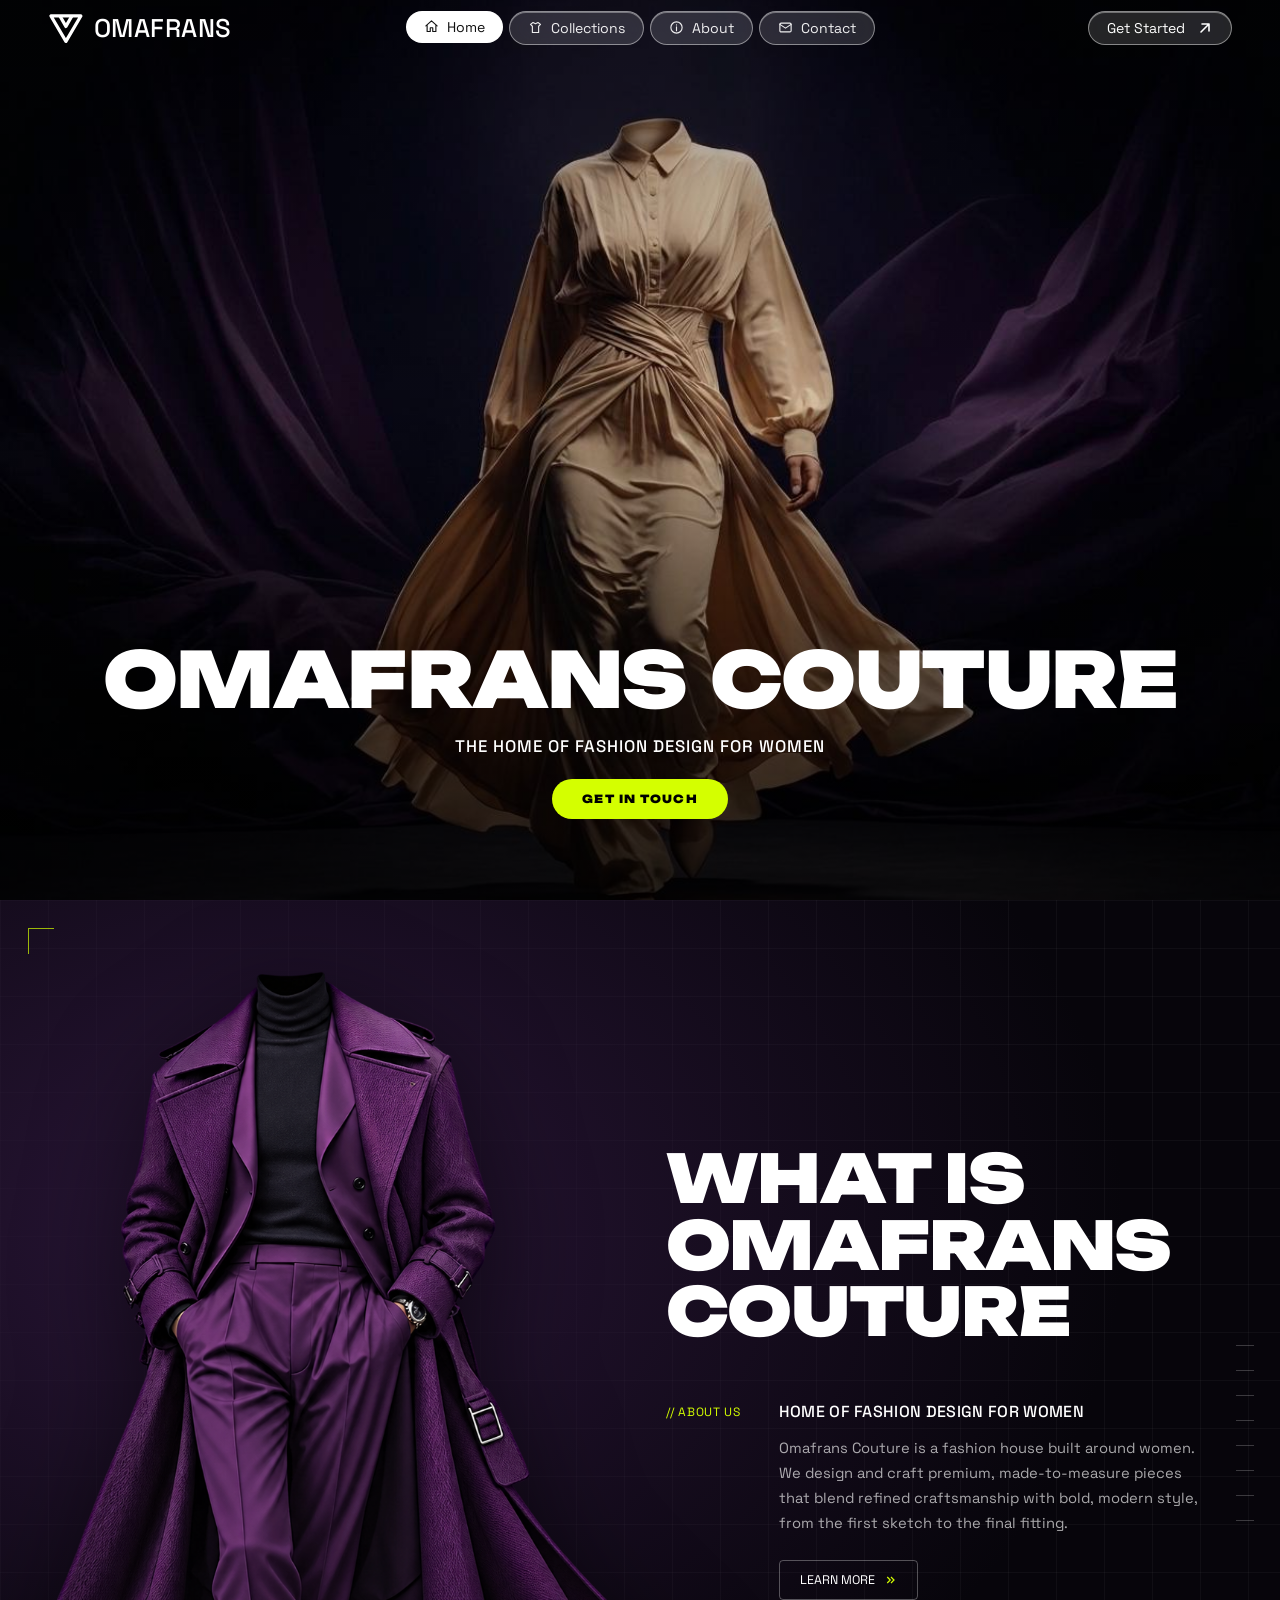
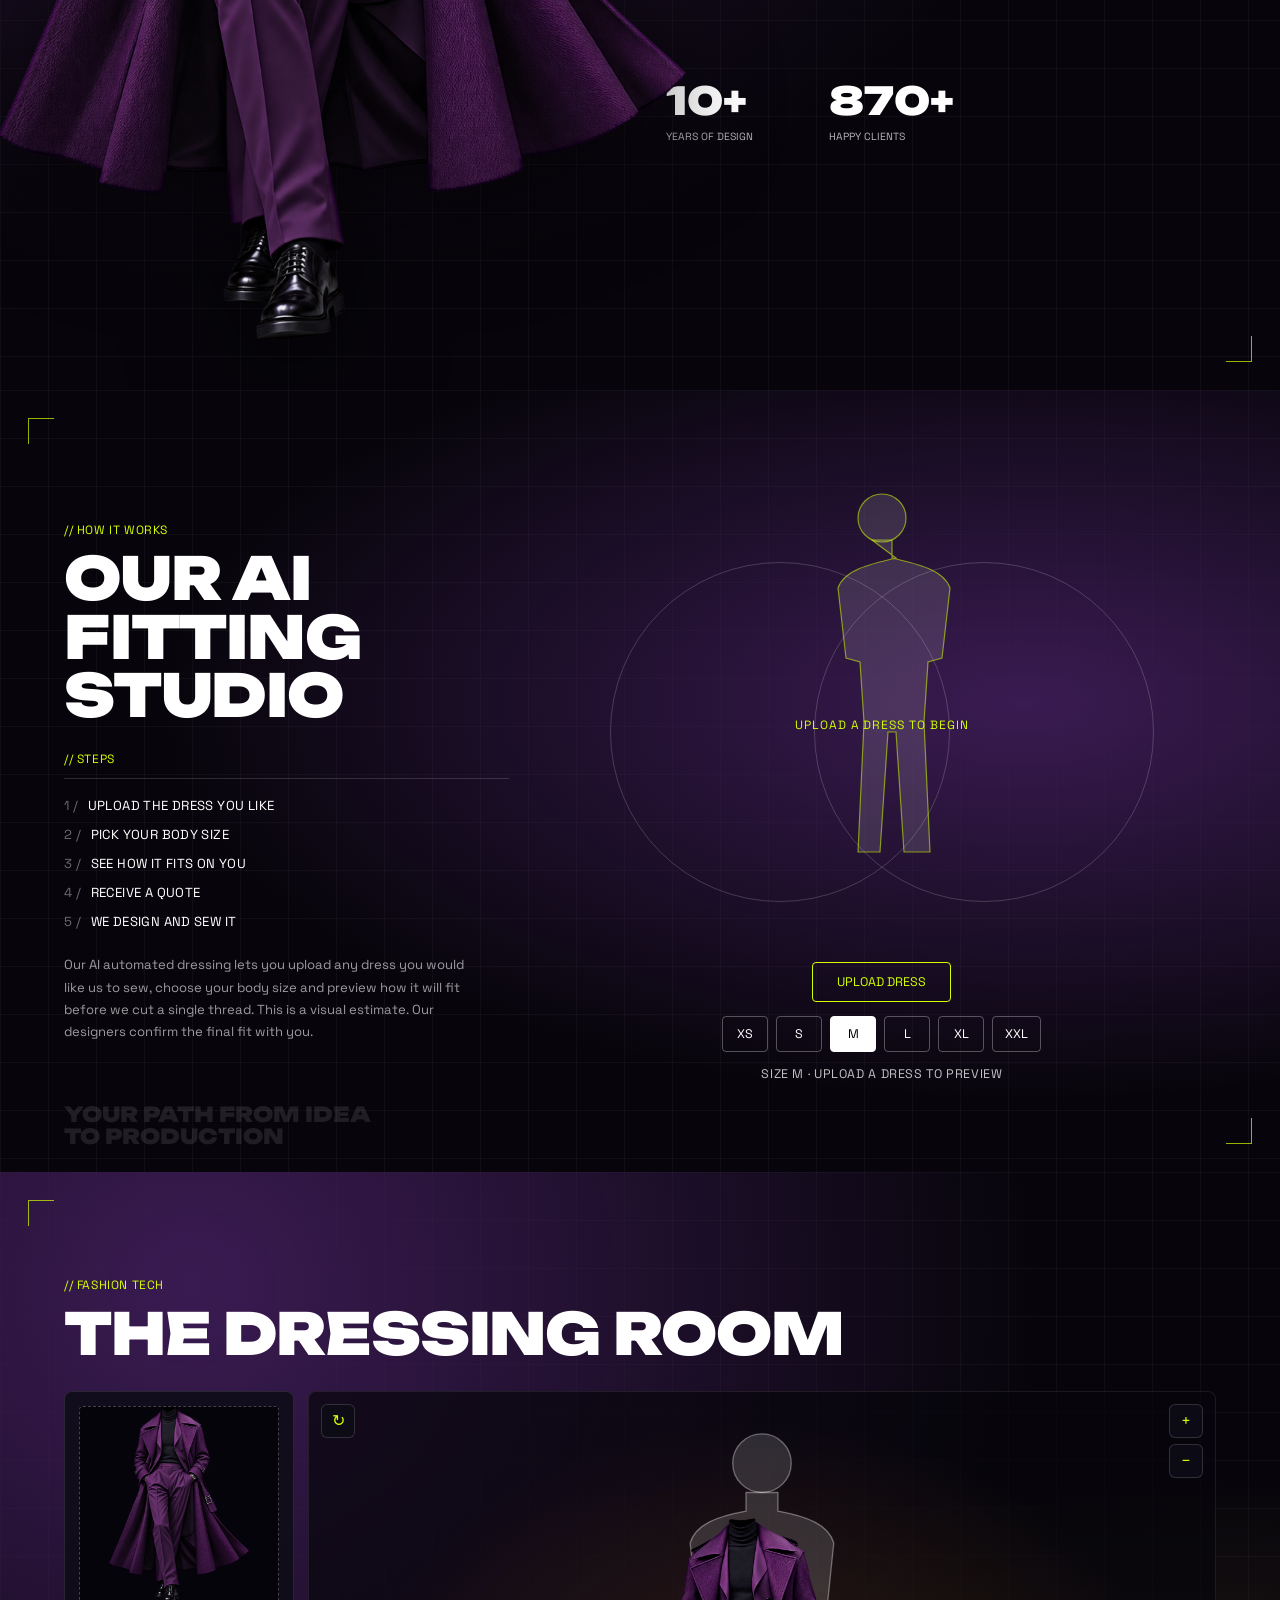
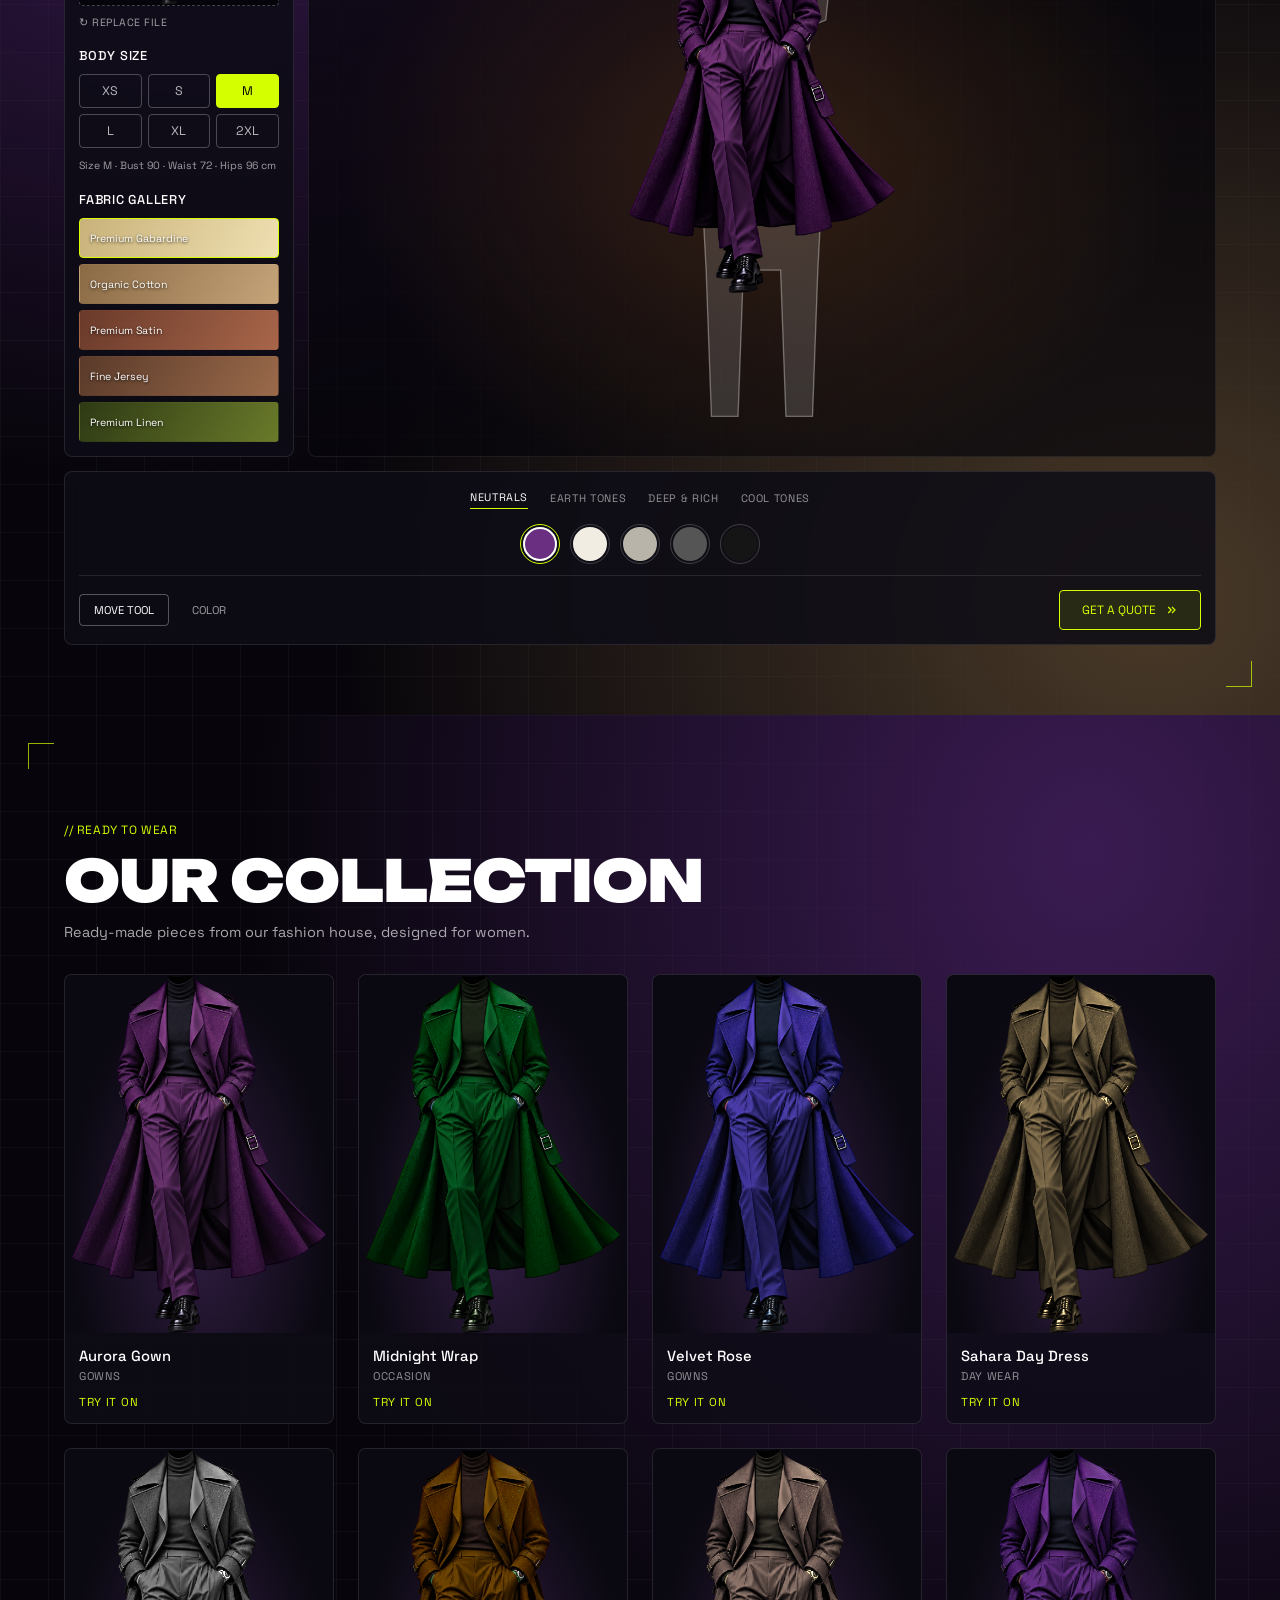
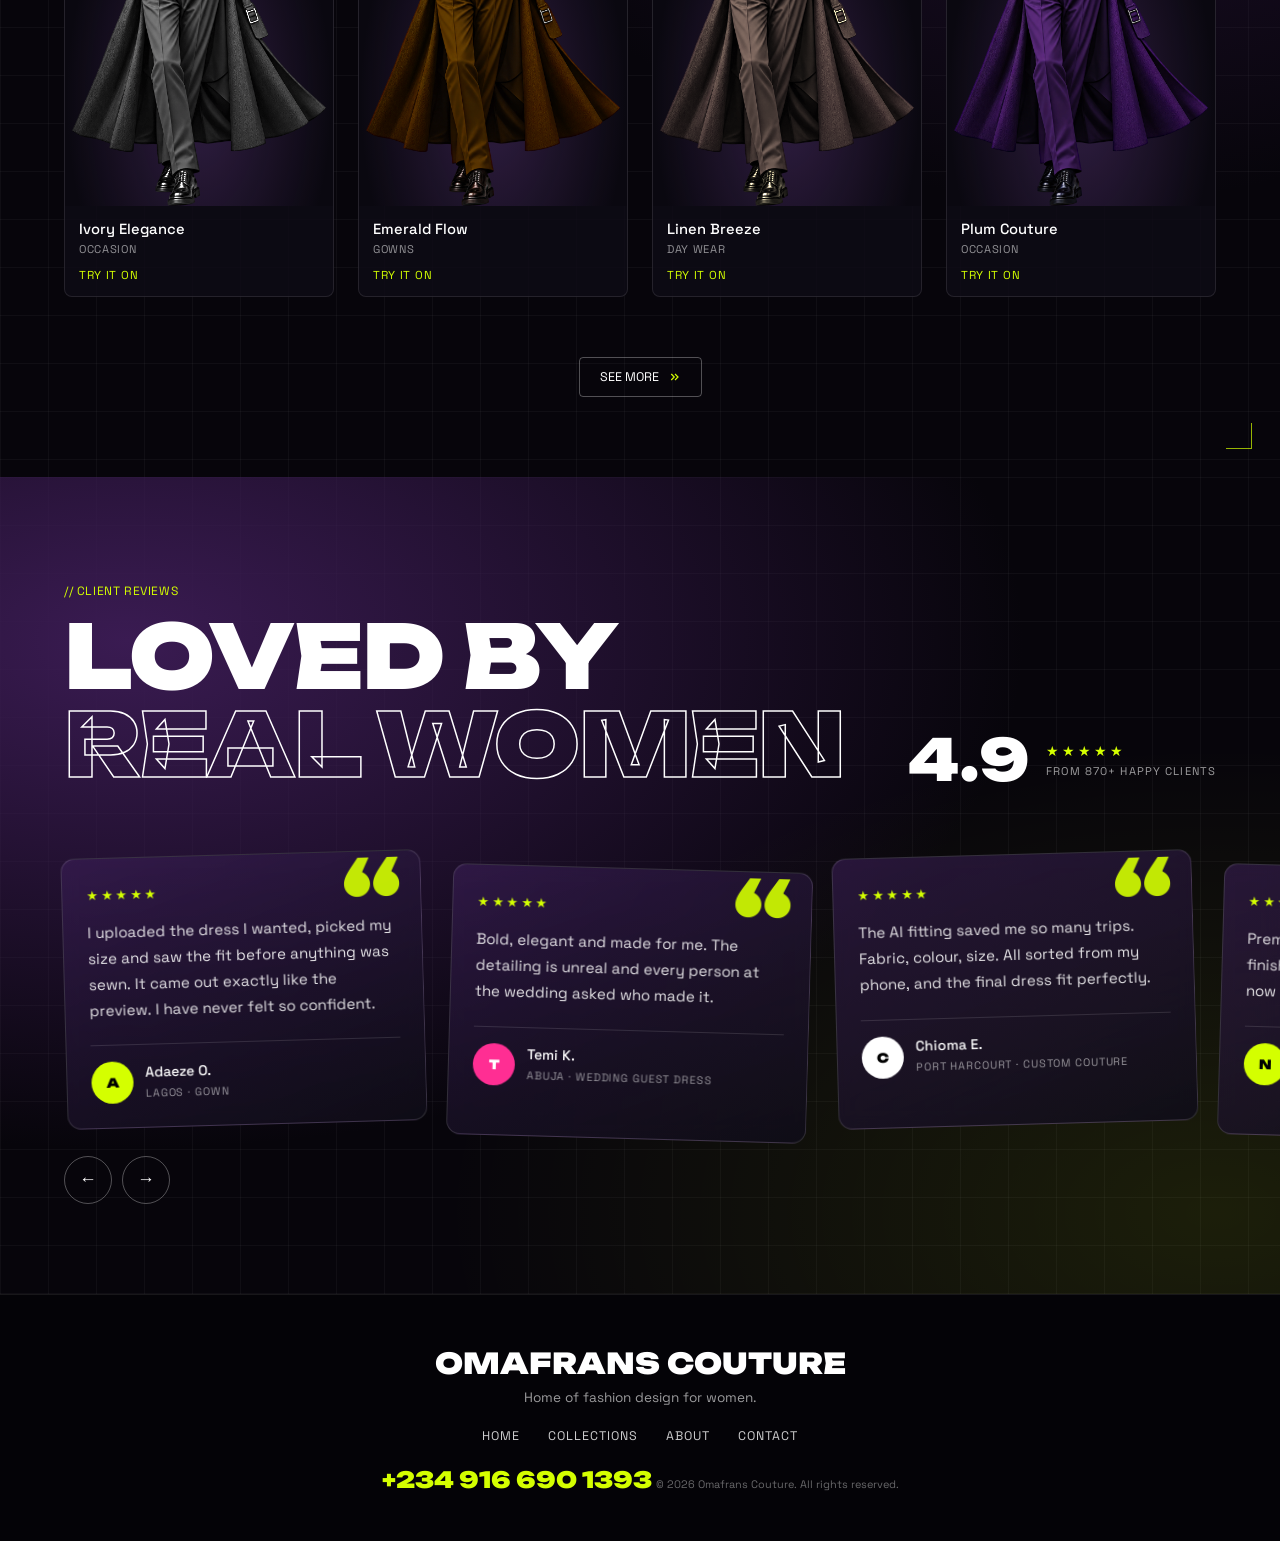
==== index.html @ c28f5406 "First commit for omafrans couture website" ====
<!DOCTYPE html>
<html lang="en">
<head>
<meta charset="UTF-8">
<meta name="viewport" content="width=device-width, initial-scale=1">
<title>OMAFRANS COUTURE | Home of Fashion Design for Women</title>
<meta name="description" content="OMAFRANS COUTURE is a home of fashion design for women.">
<link rel="preconnect" href="https://fonts.googleapis.com">
<link rel="preconnect" href="https://fonts.gstatic.com" crossorigin>
<link href="https://fonts.googleapis.com/css2?family=Unbounded:wght@400;900&family=Space+Grotesk:wght@400;500;700&display=swap" rel="stylesheet">
<link rel="stylesheet" href="style.css">
</head>
<body>
<header class="header">
  <div class="bar">
    <a href="index.html" class="logo"><svg viewBox="0 0 24 24" fill="none" stroke="#fff" stroke-width="2.2" stroke-linejoin="round"><path d="M2 4h20L12 21z"/><path d="M8 4l4 7 4-7"/></svg><span>OMAFRANS</span></a>
    <ul class="links">
      <li><a href="index.html" data-page="index" class="glass"><svg viewBox="0 0 24 24"><path d="M3 11l9-8 9 8M5 10v10h5v-6h4v6h5V10"/></svg>Home</a></li>
      <li><a href="collection.html" data-page="collection" class="glass"><svg viewBox="0 0 24 24"><path d="M4 7l4-3 4 2 4-2 4 3-3 3v10H7V10z"/></svg>Collections</a></li>
      <li><a href="about.html" data-page="about" class="glass"><svg viewBox="0 0 24 24"><circle cx="12" cy="12" r="9"/><path d="M12 11v6M12 7.5v.5"/></svg>About</a></li>
      <li><a href="contact.html" data-page="contact" class="glass"><svg viewBox="0 0 24 24"><rect x="3" y="5" width="18" height="14" rx="2"/><path d="M3 7l9 6 9-6"/></svg>Contact</a></li>
    </ul>
    <a href="contact.html" class="start glass">Get Started <svg viewBox="0 0 16 16" fill="none" stroke="#fff" stroke-width="1.6" stroke-linecap="round" stroke-linejoin="round"><path d="M4 12L12 4M5 4h7v7"/></svg></a>
    <button class="menu-btn glass" id="menuBtn" aria-label="Toggle menu" aria-expanded="false">Menu</button>
  </div>
</header>

<div class="overlay" id="overlay" aria-hidden="true">
  <div class="ov-strips" aria-hidden="true"><i></i><i></i><i></i><i></i><i></i></div>
  <div class="ov-inner">
    <span class="tag">// Menu</span>
    <nav class="ov-nav">
      <a href="index.html" data-page="index"><em>01</em><span>Home</span></a>
      <a href="collection.html" data-page="collection"><em>02</em><span>Collections</span></a>
      <a href="about.html" data-page="about"><em>03</em><span>About</span></a>
      <a href="index.html#dressing-room"><em>04</em><span>Dressing Room</span></a>
      <a href="contact.html" data-page="contact"><em>05</em><span>Contact</span></a>
    </nav>
    <div class="ov-foot">
      <p>Home of fashion design for women</p>
      <a href="index.html#dressing-room" class="ov-cta">Try the AI fitting &#8599;</a>
    </div>
    <div class="ov-badge" aria-hidden="true">&#10022; OMAFRANS &#10022; COUTURE &#10022; OMAFRANS &#10022; COUTURE</div>
  </div>
</div>

<section class="hero" id="home">
  <video autoplay muted playsinline preload="auto" poster="hero.jpg">
    <source src="hero.mp4" type="video/mp4">
    <img src="hero.jpg" alt="OMAFRANS COUTURE fashion design for women">
  </video>
  <div class="hero-content">
    <h1 aria-label="OMAFRANS COUTURE" id="title"><span class="word">OMAFRANS</span><span class="word">COUTURE</span></h1>
    <p class="sub">The home of fashion design for women</p>
    <a href="contact.html" class="cta">Get in touch</a>
  </div>
</section>

<section class="about" id="about">
  <div class="corner tl"></div><div class="corner br"></div>
  <div class="about-img"><img src="about.png" alt="OMAFRANS COUTURE women's fashion design" loading="lazy"></div>
  <div class="about-body">
    <h2 class="reveal">What is<br>Omafrans<br>Couture</h2>
    <div class="about-row reveal">
      <span class="tag">// About us</span>
      <div>
        <h3>Home of fashion design for women</h3>
        <p>Omafrans Couture is a fashion house built around women. We design and craft premium, made-to-measure pieces that blend refined craftsmanship with bold, modern style, from the first sketch to the final fitting.</p>
        <a href="about.html" class="learn">Learn more <svg viewBox="0 0 16 16"><path d="M3 4l4 4-4 4M8 4l4 4-4 4"/></svg></a>
      </div>
    </div>
    <div class="stats reveal">
      <div><b data-n="10">0</b><small>Years of design</small></div>
      <div><b data-n="870">0</b><small>Happy clients</small></div>
    </div>
  </div>
  <div class="ruler" aria-hidden="true"></div>
</section>

<section class="how" id="how">
  <div class="corner tl"></div><div class="corner br"></div>
  <div class="how-left">
    <span class="tag">// How it works</span>
    <h2 class="reveal">Our AI<br>Fitting<br>Studio</h2>
    <span class="tag">// Steps</span>
    <ol class="steps reveal">
      <li><i>1 /</i> Upload the dress you like</li>
      <li><i>2 /</i> Pick your body size</li>
      <li><i>3 /</i> See how it fits on you</li>
      <li><i>4 /</i> Receive a quote</li>
      <li><i>5 /</i> We design and sew it</li>
    </ol>
    <p class="how-note">Our AI automated dressing lets you upload any dress you would like us to sew, choose your body size and preview how it will fit before we cut a single thread. This is a visual estimate. Our designers confirm the final fit with you.</p>
  </div>

  <div class="stage-wrap">
    <div class="ring r1"></div><div class="ring r2"></div>
    <div class="fit" id="fit">
      <div class="mannequin" id="mannequin">
        <svg viewBox="0 0 200 460" aria-hidden="true">
          <circle cx="100" cy="38" r="24"/>
          <path d="M90 60h20v18c26 6 52 12 58 30l-8 70-14 4-4 60 6 130h-26l-8-120h-8l-8 120H76l6-130-4-60-14-4-8-70c6-18 32-24 58-30z"/>
        </svg>
      </div>
      <img class="dress-layer" id="dress" alt="Your uploaded dress" hidden>
      <p class="fit-hint" id="hint">Upload a dress to begin</p>
    </div>
    <div class="controls">
      <label class="upload">
        <input type="file" id="dressFile" accept="image/*">
        <span>Upload dress</span>
      </label>
      <div class="sizes" id="sizes" role="group" aria-label="Body size">
        <button type="button" data-s="0.82">XS</button>
        <button type="button" data-s="0.91">S</button>
        <button type="button" data-s="1" class="on">M</button>
        <button type="button" data-s="1.1">L</button>
        <button type="button" data-s="1.22">XL</button>
        <button type="button" data-s="1.36">XXL</button>
      </div>
      <p class="fit-result" id="result">Size M selected</p>
    </div>
  </div>

  <p class="path">Your path from idea to production</p>
</section>

  <section class="room" id="dressing-room">
    <div class="corner tl"></div><div class="corner br"></div>
    <span class="tag room-tag">// Fashion tech</span>
    <h2 class="room-title reveal">The Dressing Room</h2>

    <div class="room-ui">
      <aside class="panel side">
        <div class="file-box"><img id="roomThumb" src="about.png" alt="Selected dress"></div>
        <label class="replace">
          <input type="file" id="roomFile" accept="image/*">
          <span>&#8635; Replace file</span>
        </label>

        <h3 class="panel-title">Body size</h3>
      <div class="room-sizes" id="roomSizes" role="group" aria-label="Body size">
        <button type="button" data-m="Bust 80 · Waist 62 · Hips 86">XS</button>
        <button type="button" data-m="Bust 85 · Waist 67 · Hips 91">S</button>
        <button type="button" class="on" data-m="Bust 90 · Waist 72 · Hips 96">M</button>
        <button type="button" data-m="Bust 96 · Waist 78 · Hips 102">L</button>
        <button type="button" data-m="Bust 103 · Waist 85 · Hips 109">XL</button>
        <button type="button" data-m="Bust 111 · Waist 93 · Hips 117">2XL</button>
      </div>
      <p class="size-info" id="sizeInfo">Size M · Bust 90 · Waist 72 · Hips 96 cm</p>

      <h3 class="panel-title">Fabric gallery</h3>
        <div class="fabrics" id="fabrics">
          <button type="button" class="fabric f1 on" data-f="contrast(1.05) brightness(1)">Premium Gabardine</button>
          <button type="button" class="fabric f2" data-f="contrast(.9) brightness(1.1)">Organic Cotton</button>
          <button type="button" class="fabric f3" data-f="contrast(1.2) brightness(.92)">Premium Satin</button>
          <button type="button" class="fabric f4" data-f="contrast(.95) brightness(1.05) saturate(.9)">Fine Jersey</button>
          <button type="button" class="fabric f5" data-f="contrast(1.1) brightness(.88) saturate(1.1)">Premium Linen</button>
        </div>
      </aside>

      <div class="stage">
        <div class="stage-bar">
          <button type="button" class="ico" id="roomReset" aria-label="Reset">&#8635;</button>
          <div class="zoom">
            <button type="button" class="ico" id="zoomIn" aria-label="Zoom in">+</button>
            <button type="button" class="ico" id="zoomOut" aria-label="Zoom out">&minus;</button>
          </div>
        </div>
        <div class="canvas" id="canvas">
          <div class="figure" id="figure">
            <div class="fit-box" id="fitBox">
              <svg class="body" viewBox="0 0 200 460" aria-hidden="true">
                <circle cx="100" cy="34" r="22"/>
                <path d="M112 56V70C134 74 150 80 154 94L148 152L138 156C136 168 134 178 134 190C140 204 148 212 148 226L142 340L138 450H118L114 340H86L82 450H62L58 340L52 226C52 212 60 204 66 190C66 178 64 168 62 156L52 152L46 94C50 80 66 74 88 70V56Z"/>
              </svg>
              <img class="dress" id="roomDress" src="about.png" alt="Dress worn on the body" draggable="false">
            </div>
          </div>
        </div>
      </div>

      <div class="panel dock">
        <div class="palette-nav" id="palNav">
          <button type="button" class="on" data-p="neutrals">Neutrals</button>
          <button type="button" data-p="earth">Earth tones</button>
          <button type="button" data-p="deep">Deep &amp; rich</button>
          <button type="button" data-p="cool">Cool tones</button>
        </div>
        <div class="palettes" id="palettes">
          <div class="pal" data-p="neutrals">
            <button type="button" class="on" data-f="none" aria-label="Original"></button>
            <button type="button" data-f="grayscale(1) brightness(1.9)" aria-label="Ivory"></button>
            <button type="button" data-f="grayscale(1) brightness(1.2)" aria-label="Stone"></button>
            <button type="button" data-f="grayscale(1) brightness(.7)" aria-label="Charcoal"></button>
            <button type="button" data-f="grayscale(1) brightness(.35)" aria-label="Black"></button>
          </div>
          <div class="pal" data-p="earth" hidden>
            <button type="button" data-f="sepia(1) brightness(1.5) saturate(.8)" aria-label="Sand"></button>
            <button type="button" data-f="sepia(1) brightness(1.1) saturate(1.6)" aria-label="Camel"></button>
            <button type="button" data-f="sepia(1) hue-rotate(-20deg) saturate(2) brightness(.8)" aria-label="Rust"></button>
            <button type="button" data-f="sepia(1) brightness(.6) saturate(1.2)" aria-label="Brown"></button>
            <button type="button" data-f="sepia(1) hue-rotate(30deg) brightness(.7) saturate(1.4)" aria-label="Olive"></button>
          </div>
          <div class="pal" data-p="deep" hidden>
            <button type="button" data-f="none" aria-label="Plum"></button>
            <button type="button" data-f="hue-rotate(-60deg) saturate(1.5)" aria-label="Wine"></button>
            <button type="button" data-f="hue-rotate(60deg) saturate(1.6) brightness(.9)" aria-label="Navy"></button>
            <button type="button" data-f="hue-rotate(150deg) saturate(1.4) brightness(.8)" aria-label="Forest"></button>
            <button type="button" data-f="hue-rotate(-30deg) saturate(2)" aria-label="Crimson"></button>
          </div>
          <div class="pal" data-p="cool" hidden>
            <button type="button" data-f="hue-rotate(90deg) saturate(1.2) brightness(1.2)" aria-label="Sky"></button>
            <button type="button" data-f="hue-rotate(120deg) saturate(1.2)" aria-label="Steel"></button>
            <button type="button" data-f="hue-rotate(170deg) saturate(1.3)" aria-label="Teal"></button>
            <button type="button" data-f="hue-rotate(40deg) saturate(1.1) brightness(1.3)" aria-label="Lavender"></button>
            <button type="button" data-f="hue-rotate(200deg) saturate(1.3) brightness(1.1)" aria-label="Mint"></button>
          </div>
        </div>
        <div class="dock-foot">
          <div class="tools">
            <button type="button" class="tool on" id="toolMove">Move tool</button>
            <button type="button" class="tool" id="toolColor">Color</button>
          </div>
          <a href="contact.html" class="quote">Get a quote <svg viewBox="0 0 16 16"><path d="M3 4l4 4-4 4M8 4l4 4-4 4"/></svg></a>
        </div>
      </div>
    </div>
  </section>

  <section class="collections" id="collections">
  <div class="corner tl"></div><div class="corner br"></div>
  <span class="tag">// Ready to wear</span>
  <h2 class="section-title reveal">Our Collection</h2>
  <p class="section-sub">Ready-made pieces from our fashion house, designed for women.</p>
  <div class="grid" id="grid" data-limit="8"></div>
  <div class="see-more"><a href="collection.html" class="learn">See more <svg viewBox="0 0 16 16"><path d="M3 4l4 4-4 4M8 4l4 4-4 4"/></svg></a></div>
</section>
<section class="reviews" id="reviews">
  <div class="rev-head">
    <div>
      <span class="tag">// Client reviews</span>
      <h2 class="rev-title reveal">Loved by<br><span>real women</span></h2>
    </div>
    <div class="rev-score"><b>4.9</b><div><div class="stars">&#9733;&#9733;&#9733;&#9733;&#9733;</div><small>From 870+ happy clients</small></div></div>
  </div>
  <div class="rev-track" id="revTrack">
      <article class="rev-card">
        <div class="stars" aria-label="5 out of 5 stars">&#9733;&#9733;&#9733;&#9733;&#9733;</div>
        <p>I uploaded the dress I wanted, picked my size and saw the fit before anything was sewn. It came out exactly like the preview. I have never felt so confident.</p>
        <div class="rev-who"><span class="rev-av">A</span><div><b>Adaeze O.</b><small>Lagos &middot; Gown</small></div></div>
      </article>
      <article class="rev-card">
        <div class="stars" aria-label="5 out of 5 stars">&#9733;&#9733;&#9733;&#9733;&#9733;</div>
        <p>Bold, elegant and made for me. The detailing is unreal and every person at the wedding asked who made it.</p>
        <div class="rev-who"><span class="rev-av">T</span><div><b>Temi K.</b><small>Abuja &middot; Wedding guest dress</small></div></div>
      </article>
      <article class="rev-card">
        <div class="stars" aria-label="5 out of 5 stars">&#9733;&#9733;&#9733;&#9733;&#9733;</div>
        <p>The AI fitting saved me so many trips. Fabric, colour, size. All sorted from my phone, and the final dress fit perfectly.</p>
        <div class="rev-who"><span class="rev-av">C</span><div><b>Chioma E.</b><small>Port Harcourt &middot; Custom couture</small></div></div>
      </article>
      <article class="rev-card">
        <div class="stars" aria-label="5 out of 5 stars">&#9733;&#9733;&#9733;&#9733;&#9733;</div>
        <p>Premium quality, fast delivery and the finishing is flawless. Omafrans Couture is now my only designer.</p>
        <div class="rev-who"><span class="rev-av">N</span><div><b>Ngozi A.</b><small>Enugu &middot; Day wear</small></div></div>
      </article>
      <article class="rev-card">
        <div class="stars" aria-label="5 out of 5 stars">&#9733;&#9733;&#9733;&#9733;&#9733;</div>
        <p>From sketch to final fitting they listened to every detail. Pure craftsmanship and a gown I will keep forever.</p>
        <div class="rev-who"><span class="rev-av">F</span><div><b>Funke B.</b><small>Ibadan &middot; Occasion gown</small></div></div>
      </article>
  </div>
  <div class="rev-nav">
    <button type="button" id="revPrev" aria-label="Previous review">&larr;</button>
    <button type="button" id="revNext" aria-label="Next review">&rarr;</button>
  </div>
</section>
<footer class="footer" id="footer">
  <h2>Omafrans Couture</h2>
  <p>Home of fashion design for women.</p>
  <nav class="foot-links">
    <a href="index.html">Home</a><a href="collection.html">Collections</a><a href="about.html">About</a><a href="contact.html">Contact</a>
  </nav>
  <a class="foot-phone" href="tel:+2349166901393">+234 916 690 1393</a>
  <small>&copy; 2026 Omafrans Couture. All rights reserved.</small>
</footer>
<script src="script.js"></script>
</body>
</html>
---- style.css ----
:root{--acid:#d4ff00;--pink:#ff2e93}
*{margin:0;padding:0;box-sizing:border-box}
html{scroll-behavior:smooth}
body{font-family:'Space Grotesk',sans-serif;background:#000;color:#fff;overflow-x:hidden}
a{color:inherit;text-decoration:none}

/* ---------- HEADER ---------- */
.header{position:fixed;top:0;left:0;right:0;z-index:80}
.bar{display:grid;grid-template-columns:1fr auto 1fr;align-items:center;padding:10px clamp(14px,4vw,48px)}
.logo{display:flex;align-items:center;gap:10px;font-weight:500;font-size:clamp(1.1rem,3vw,1.6rem);letter-spacing:.02em;position:relative;z-index:70;justify-self:start}
.logo svg{width:1.4em;height:1.4em;flex:none}
.glass{background:rgba(255,255,255,.14);border:1px solid rgba(255,255,255,.45);backdrop-filter:blur(14px) saturate(140%);-webkit-backdrop-filter:blur(14px) saturate(140%);box-shadow:inset 0 1px 0 rgba(255,255,255,.35)}
.links{display:flex;gap:6px;list-style:none}
.links a{display:flex;align-items:center;gap:8px;padding:7px 18px;border-radius:99px;font-size:.88rem;color:rgba(255,255,255,.92);transition:background .25s,color .25s}
.links a svg{width:15px;height:15px;fill:none;stroke:currentColor;stroke-width:1.8;stroke-linecap:round;stroke-linejoin:round}
.links a.glass:hover{background:rgba(255,255,255,.28)}
.links a.active{background:#fff;color:#111;border-color:#fff}
.start{justify-self:end;display:inline-flex;align-items:center;gap:12px;padding:7px 18px;border-radius:99px;font-size:.88rem;transition:background .25s}
.start:hover{background:rgba(255,255,255,.3)}
.start svg{width:16px;height:16px}
.menu-btn{display:none;justify-self:end;padding:8px 18px;border-radius:99px;color:#fff;font:inherit;font-size:.88rem;cursor:pointer;position:relative;z-index:70}


.overlay{position:fixed;inset:0;z-index:60;color:#fff;visibility:hidden;transition:visibility 0s .9s;overflow-y:auto}
.overlay.open{visibility:visible;transition-delay:0s}
.ov-strips{position:fixed;inset:0;display:flex;pointer-events:none}
.ov-strips i{flex:1;background:#0b0712;transform:translateY(-101%);transition:transform .6s cubic-bezier(.7,0,.2,1)}
.ov-strips i:nth-child(odd){background:#1a0d28}
.ov-strips i:nth-child(1){transition-delay:.32s}.ov-strips i:nth-child(2){transition-delay:.24s}.ov-strips i:nth-child(3){transition-delay:.16s}.ov-strips i:nth-child(4){transition-delay:.08s}.ov-strips i:nth-child(5){transition-delay:0s}
.overlay.open .ov-strips i{transform:none}
.overlay.open .ov-strips i:nth-child(1){transition-delay:0s}.overlay.open .ov-strips i:nth-child(2){transition-delay:.06s}.overlay.open .ov-strips i:nth-child(3){transition-delay:.12s}.overlay.open .ov-strips i:nth-child(4){transition-delay:.18s}.overlay.open .ov-strips i:nth-child(5){transition-delay:.24s}
.ov-inner{position:relative;min-height:100%;display:flex;flex-direction:column;justify-content:center;padding:100px 7vw 40px;
  background:radial-gradient(ellipse at 90% 10%,rgba(150,60,200,.35),transparent 55%),radial-gradient(ellipse at 0% 100%,rgba(212,255,0,.12),transparent 50%),
  linear-gradient(rgba(255,255,255,.03) 1px,transparent 1px) 0 0/40px 40px,linear-gradient(90deg,rgba(255,255,255,.03) 1px,transparent 1px) 0 0/40px 40px;
  opacity:0;transition:opacity .3s}
.overlay.open .ov-inner{opacity:1;transition-delay:.45s}
.ov-nav{display:flex;flex-direction:column;margin:14px 0 26px}
.ov-nav a{display:flex;align-items:baseline;gap:14px;font-family:'Unbounded',sans-serif;font-weight:900;text-transform:uppercase;font-size:clamp(2rem,10.5vw,5.5rem);line-height:1.12;letter-spacing:-.02em;
  color:transparent;-webkit-text-stroke:1.5px rgba(255,255,255,.85);transform:translateY(60px) skewY(4deg);opacity:0;transition:transform .7s cubic-bezier(.2,.8,.2,1),opacity .5s,color .3s,-webkit-text-stroke-color .3s,padding .3s}
.ov-nav a em{font-style:normal;font-family:'Space Grotesk',sans-serif;font-weight:500;font-size:.8rem;letter-spacing:.1em;color:var(--acid);-webkit-text-stroke:0;align-self:flex-start;padding-top:.9em}
.overlay.open .ov-nav a{transform:none;opacity:1}
.overlay.open .ov-nav a:nth-child(1){transition-delay:.5s}.overlay.open .ov-nav a:nth-child(2){transition-delay:.58s}.overlay.open .ov-nav a:nth-child(3){transition-delay:.66s}.overlay.open .ov-nav a:nth-child(4){transition-delay:.74s}.overlay.open .ov-nav a:nth-child(5){transition-delay:.82s}
.ov-nav a:hover,.ov-nav a:active,.ov-nav a.here{color:#fff;-webkit-text-stroke-color:#fff;padding-left:18px;text-shadow:4px 4px 0 var(--pink),-3px -3px 0 var(--acid)}
.ov-foot{display:flex;flex-wrap:wrap;align-items:center;justify-content:space-between;gap:16px;border-top:1px solid rgba(255,255,255,.2);padding-top:20px;opacity:0;transform:translateY(20px);transition:.6s .95s}
.overlay.open .ov-foot{opacity:1;transform:none}
.ov-foot p{font-size:.8rem;text-transform:uppercase;letter-spacing:.12em;color:rgba(255,255,255,.7)}
.ov-cta{padding:12px 24px;border-radius:99px;background:var(--acid);color:#000;font-family:'Unbounded',sans-serif;font-weight:900;font-size:.7rem;letter-spacing:.06em;text-transform:uppercase;transition:.25s}
.ov-cta:hover{background:var(--pink);transform:rotate(-2deg) scale(1.05)}
.ov-badge{position:absolute;right:-6vw;bottom:18vh;width:max-content;max-width:90vw;font-family:'Unbounded',sans-serif;font-weight:900;font-size:.62rem;letter-spacing:.3em;color:rgba(255,255,255,.28);transform:rotate(-90deg);transform-origin:right bottom;white-space:nowrap}
@media(min-width:600px){.ov-nav a{font-size:clamp(3rem,9vw,6.5rem)}.ov-inner{padding-left:10vw}}
body.menu-open{overflow:hidden}
/* ---------- HERO ---------- */
.hero{position:relative;height:100vh;height:100svh;min-height:520px;overflow:hidden;display:flex;align-items:flex-end;justify-content:center;text-align:center;background:#000 url(hero.jpg) center/cover no-repeat}
.hero video{position:absolute;inset:0;width:100%;height:100%;object-fit:cover;z-index:0}
.hero::after{content:"";position:absolute;inset:0;background:linear-gradient(to top,rgba(0,0,0,.75),rgba(0,0,0,.05) 55%,rgba(0,0,0,.35));z-index:1}
.hero-content{position:relative;z-index:2;width:100%;padding:0 4vw clamp(48px,9vh,90px)}
h1{font-family:'Unbounded',sans-serif;font-weight:900;text-transform:uppercase;line-height:.95;letter-spacing:-.02em;font-size:11.2vw;color:#fff}
h1 .word{display:block;white-space:nowrap}
@media(min-width:800px){h1{font-size:6vw;white-space:nowrap}h1 .word{display:inline-block}h1 .word+.word{margin-left:.3em}}
h1 .ch{display:inline-block;opacity:0;transform:translateY(60px) scaleY(1.4);filter:blur(10px);
  animation:reveal .8s cubic-bezier(.2,.8,.2,1) forwards;animation-delay:calc(var(--i)*80ms + .3s)}
@keyframes reveal{to{opacity:1;transform:none;filter:blur(0)}}
.sub{margin-top:clamp(12px,2vh,22px);font-weight:500;font-size:clamp(.72rem,2.4vw,1.05rem);letter-spacing:.06em;text-transform:uppercase;opacity:0;animation:fade 1s ease 1.9s forwards}
@keyframes fade{from{opacity:0;transform:translateY(12px)}to{opacity:1;transform:none}}
.cta{display:inline-block;margin-top:22px;padding:13px 30px;background:var(--acid);color:#000;font-family:'Unbounded',sans-serif;font-weight:900;font-size:.7rem;letter-spacing:.1em;text-transform:uppercase;border-radius:99px;opacity:0;animation:fade 1s ease 2.3s forwards;transition:transform .25s,background .25s}
.cta:hover{background:var(--pink);transform:scale(1.08) rotate(-2deg)}

/* ---------- COLLECTIONS ---------- */
.collections{position:relative;padding:clamp(70px,8vw,110px) clamp(18px,5vw,70px) 80px;overflow:hidden;
  background:radial-gradient(ellipse at 85% 10%,#3a1b52,transparent 55%),
  linear-gradient(rgba(255,255,255,.035) 1px,transparent 1px) 0 0/48px 48px,
  linear-gradient(90deg,rgba(255,255,255,.035) 1px,transparent 1px) 0 0/48px 48px,#07050b}
.section-title,.page-title{font-family:'Unbounded',sans-serif;font-weight:900;text-transform:uppercase;letter-spacing:-.02em;line-height:1.05;font-size:clamp(1.8rem,4.6vw,3.6rem);margin:12px 0 10px}
.section-sub{font-size:.9rem;color:rgba(255,255,255,.65);max-width:520px;line-height:1.6;margin-bottom:30px}
.grid{display:grid;grid-template-columns:repeat(4,1fr);gap:clamp(12px,2vw,24px);max-width:1200px;margin:0 auto}
.card{border:1px solid rgba(255,255,255,.1);border-radius:8px;background:rgba(14,12,22,.8);overflow:hidden;transition:transform .3s,border-color .3s}
.card:hover{transform:translateY(-6px);border-color:var(--acid)}
.card-img{aspect-ratio:3/4;display:flex;align-items:flex-end;justify-content:center;background:radial-gradient(ellipse at 50% 70%,rgba(120,70,160,.35),transparent 70%),#0a0810;overflow:hidden}
.card-img img{width:100%;height:100%;object-fit:contain;transition:transform .5s}
.card:hover .card-img img{transform:scale(1.06)}
.t1 img{filter:none}
.t2 img{filter:hue-rotate(200deg) saturate(1.2)}
.t3 img{filter:hue-rotate(-40deg) saturate(1.6)}
.t4 img{filter:sepia(1) saturate(1.4) brightness(1.2)}
.t5 img{filter:grayscale(1) brightness(1.8)}
.t6 img{filter:hue-rotate(110deg) saturate(1.3)}
.t7 img{filter:sepia(.8) hue-rotate(10deg) brightness(1.3)}
.t8 img{filter:hue-rotate(-15deg) saturate(1.4) brightness(.9)}
.t9 img{filter:sepia(1) hue-rotate(-10deg) saturate(2) brightness(1.2)}
.t10 img{filter:grayscale(1) brightness(.8)}
.t11 img{filter:hue-rotate(70deg) saturate(1.6) brightness(.9)}
.t12 img{filter:hue-rotate(-70deg) saturate(.9) brightness(1.4)}
.card-body{padding:14px;display:grid;gap:4px}
.card-body h3{font-size:.92rem;font-weight:500}
.card-body span{font-size:.7rem;text-transform:uppercase;letter-spacing:.06em;color:rgba(255,255,255,.55)}
.card-body a{margin-top:8px;font-size:.72rem;text-transform:uppercase;letter-spacing:.06em;color:var(--acid)}
.card-body a:hover{text-decoration:underline}
.see-more{text-align:center;margin-top:36px}
.filters{display:flex;flex-wrap:wrap;gap:8px;margin-bottom:30px}
.filters button{background:none;border:1px solid rgba(255,255,255,.25);color:rgba(255,255,255,.75);border-radius:99px;padding:8px 18px;font:inherit;font-size:.78rem;cursor:pointer;transition:.2s}
.filters button:hover{border-color:var(--acid)}
.filters button.on{background:#fff;color:#000;border-color:#fff}

/* ---------- SUB PAGES ---------- */
.page{position:relative;padding:clamp(100px,12vw,140px) clamp(18px,5vw,70px) 80px;min-height:80vh}
.about-page{background:radial-gradient(ellipse at 15% 10%,#2a1638,transparent 55%),
  linear-gradient(rgba(255,255,255,.035) 1px,transparent 1px) 0 0/48px 48px,
  linear-gradient(90deg,rgba(255,255,255,.035) 1px,transparent 1px) 0 0/48px 48px,#07050b}
.about-page .page-title{max-width:900px;margin-bottom:14px;font-size:clamp(2rem,6vw,5rem)}
.about-lead{font-size:clamp(.85rem,1.6vw,1.05rem);text-transform:uppercase;letter-spacing:.08em;color:rgba(255,255,255,.75);margin-bottom:34px}
.contact-page{background:radial-gradient(ellipse at 15% 10%,#2a1638,transparent 55%),radial-gradient(ellipse at 90% 80%,rgba(212,255,0,.08),transparent 45%),
  linear-gradient(rgba(255,255,255,.035) 1px,transparent 1px) 0 0/48px 48px,
  linear-gradient(90deg,rgba(255,255,255,.035) 1px,transparent 1px) 0 0/48px 48px,#07050b}
.contact-page .page-title{font-size:clamp(2rem,6vw,5rem);margin-bottom:40px}
.contact-grid{display:grid;grid-template-columns:1fr 1fr;gap:clamp(16px,3vw,40px);align-items:start;max-width:1200px}
.contact-cards{display:grid;gap:14px}
.c-card{display:block;padding:22px 24px;border:1px solid rgba(255,255,255,.14);border-radius:10px;background:linear-gradient(160deg,rgba(60,30,90,.5),rgba(14,12,22,.9));transition:transform .3s,border-color .3s}
a.c-card:hover{transform:translateY(-4px);border-color:var(--acid)}
.c-card i{font-style:normal;font-size:.72rem;color:var(--acid)}
.c-card h3{margin:8px 0 6px;font-size:.78rem;font-weight:500;text-transform:uppercase;letter-spacing:.1em;color:rgba(255,255,255,.7)}
.c-card b{display:block;font-family:'Unbounded',sans-serif;font-weight:900;font-size:clamp(1.05rem,2.6vw,1.5rem)}
.c-card small{display:block;margin-top:6px;font-size:.75rem;color:rgba(255,255,255,.55)}
.c-form{display:grid;gap:16px;padding:clamp(20px,3vw,32px);border:1px solid rgba(255,255,255,.14);border-radius:10px;background:rgba(14,12,22,.85)}
.c-form h2{font-family:'Unbounded',sans-serif;font-weight:900;text-transform:uppercase;font-size:1.1rem}
.c-form label{display:grid;gap:8px;font-size:.72rem;text-transform:uppercase;letter-spacing:.08em;color:rgba(255,255,255,.65)}
.c-form input,.c-form select,.c-form textarea{width:100%;padding:12px 14px;background:#07050b;color:#fff;border:1px solid rgba(255,255,255,.2);border-radius:6px;font:inherit;font-size:.9rem;text-transform:none;letter-spacing:0}
.c-form input:focus,.c-form select:focus,.c-form textarea:focus{outline:0;border-color:var(--acid)}
.c-form .quote{justify-self:start;cursor:pointer;font:inherit;font-size:.75rem;text-transform:uppercase}
.foot-phone{display:inline-block;margin-bottom:18px;font-family:'Unbounded',sans-serif;font-weight:900;font-size:clamp(1rem,2.6vw,1.4rem);color:var(--acid)}
@media(max-width:800px){.contact-grid{grid-template-columns:1fr}}
.about-hero{display:grid;grid-template-columns:1fr 1fr;gap:clamp(20px,4vw,60px);align-items:center;margin-bottom:80px}
.about-page .about-img{height:auto;margin:0}
.about-page .about-img img{width:100%;max-width:100%;margin-left:0;height:auto;max-height:80vh}
.about-copy p{font-size:clamp(.9rem,1.4vw,1.02rem);line-height:1.8;color:rgba(255,255,255,.72);margin-bottom:18px;max-width:520px}
.values{display:grid;grid-template-columns:repeat(4,1fr);gap:clamp(12px,2vw,24px);margin:30px 0 70px}
.values article{padding:22px;border:1px solid rgba(255,255,255,.1);border-radius:8px;background:rgba(14,12,22,.8)}
.values i{font-style:normal;color:var(--acid);font-size:.75rem}
.values h3{margin:10px 0 8px;font-family:'Unbounded',sans-serif;font-weight:900;font-size:.95rem;text-transform:uppercase}
.values p{font-size:.82rem;line-height:1.6;color:rgba(255,255,255,.65)}
.cta-band{text-align:center;padding:50px 20px;border:1px solid rgba(255,255,255,.1);border-radius:8px;background:rgba(14,12,22,.8)}
.cta-band h2{font-family:'Unbounded',sans-serif;font-weight:900;text-transform:uppercase;font-size:clamp(1.2rem,3vw,2rem);margin-bottom:22px}

/* ---------- REVIEWS ---------- */
.reviews{position:relative;padding:clamp(70px,8vw,110px) 0 90px;overflow:hidden;
  background:radial-gradient(ellipse at 10% 20%,#3a1b52,transparent 55%),radial-gradient(ellipse at 95% 90%,rgba(212,255,0,.1),transparent 45%),
  linear-gradient(rgba(255,255,255,.035) 1px,transparent 1px) 0 0/48px 48px,
  linear-gradient(90deg,rgba(255,255,255,.035) 1px,transparent 1px) 0 0/48px 48px,#07050b}
.rev-head{display:flex;flex-wrap:wrap;align-items:flex-end;justify-content:space-between;gap:24px;padding:0 clamp(18px,5vw,70px);margin-bottom:36px}
.rev-title{font-family:'Unbounded',sans-serif;font-weight:900;text-transform:uppercase;letter-spacing:-.02em;line-height:1;font-size:clamp(2rem,7vw,5.5rem);margin-top:12px}
.rev-title span{color:transparent;-webkit-text-stroke:1.5px #fff}
.rev-score{display:flex;align-items:center;gap:16px}
.rev-score b{font-family:'Unbounded',sans-serif;font-weight:900;font-size:clamp(2.4rem,5vw,3.6rem);line-height:1}
.rev-score .stars{color:var(--acid);letter-spacing:.2em;font-size:.9rem}
.rev-score small{display:block;margin-top:4px;font-size:.7rem;text-transform:uppercase;letter-spacing:.1em;color:rgba(255,255,255,.6)}
.rev-track{display:flex;gap:clamp(14px,2vw,26px);overflow-x:auto;scroll-snap-type:x mandatory;padding:30px clamp(18px,5vw,70px) 30px;scrollbar-width:none;cursor:grab}
.rev-track::-webkit-scrollbar{display:none}
.rev-track.dragging{cursor:grabbing;scroll-snap-type:none}
.rev-card{flex:0 0 min(82vw,360px);scroll-snap-align:center;position:relative;padding:28px 24px 24px;border:1px solid rgba(255,255,255,.14);border-radius:14px;
  background:linear-gradient(160deg,rgba(60,30,90,.55),rgba(14,12,22,.9));backdrop-filter:blur(8px);transition:transform .4s,border-color .3s,box-shadow .3s;user-select:none}
.rev-card:nth-child(odd){transform:rotate(-1.6deg)}
.rev-card:nth-child(even){transform:rotate(1.6deg) translateY(14px)}
.rev-card:hover{transform:rotate(0) translateY(-8px);border-color:var(--acid);box-shadow:0 20px 50px rgba(150,60,200,.3)}
.rev-card::before{content:"\201C";position:absolute;top:-6px;right:18px;font-family:'Unbounded',sans-serif;font-weight:900;font-size:6rem;line-height:1;color:var(--acid);opacity:.9}
.rev-card .stars{color:var(--acid);letter-spacing:.2em;font-size:.8rem}
.rev-card p{margin:16px 0 22px;font-size:.95rem;line-height:1.7;color:rgba(255,255,255,.88)}
.rev-who{display:flex;align-items:center;gap:12px;border-top:1px solid rgba(255,255,255,.12);padding-top:16px}
.rev-av{width:42px;height:42px;border-radius:50%;display:grid;place-items:center;font-family:'Unbounded',sans-serif;font-weight:900;font-size:.8rem;color:#000;background:var(--acid)}
.rev-card:nth-child(3n+2) .rev-av{background:var(--pink);color:#fff}
.rev-card:nth-child(3n) .rev-av{background:#fff}
.rev-who b{display:block;font-size:.88rem;font-weight:500}
.rev-who small{font-size:.68rem;text-transform:uppercase;letter-spacing:.08em;color:rgba(255,255,255,.55)}
.rev-nav{display:flex;gap:10px;padding:0 clamp(18px,5vw,70px)}
.rev-nav button{width:48px;height:48px;border-radius:50%;background:none;border:1px solid rgba(255,255,255,.3);color:#fff;font-size:1.1rem;cursor:pointer;transition:.25s}
.rev-nav button:hover{background:var(--acid);border-color:var(--acid);color:#000}
@media(max-width:600px){.rev-card:nth-child(even){transform:rotate(1.2deg)}}

/* ---------- FOOTER ---------- */
.footer{text-align:center;padding:50px 20px 30px;background:#040307;border-top:1px solid rgba(255,255,255,.08)}
.footer h2{font-family:'Unbounded',sans-serif;font-weight:900;text-transform:uppercase;font-size:clamp(1.2rem,3vw,1.8rem)}
.footer p{margin-top:8px;font-size:.85rem;color:rgba(255,255,255,.6)}
.foot-links{display:flex;justify-content:center;flex-wrap:wrap;gap:8px 28px;margin:22px 0}
.foot-links a{font-size:.78rem;text-transform:uppercase;letter-spacing:.08em;color:rgba(255,255,255,.8)}
.foot-links a:hover{color:var(--acid)}
.footer small{font-size:.68rem;color:rgba(255,255,255,.4)}
@media(max-width:1000px){.grid,.values{grid-template-columns:repeat(2,1fr)}}
@media(max-width:800px){.about-hero{grid-template-columns:1fr;margin-bottom:50px}}
@media(max-width:420px){.card-body{padding:10px}.card-body h3{font-size:.8rem}}

/* ---------- HOW IT WORKS ---------- */
.how{position:relative;padding:clamp(60px,7vw,90px) clamp(18px,5vw,70px) 90px;display:grid;grid-template-columns:minmax(260px,.8fr) 1.2fr;gap:clamp(20px,3vw,40px);align-items:center;overflow:hidden;
  background:radial-gradient(ellipse at 80% 40%,#3a1b52,transparent 60%),
  linear-gradient(rgba(255,255,255,.035) 1px,transparent 1px) 0 0/48px 48px,
  linear-gradient(90deg,rgba(255,255,255,.035) 1px,transparent 1px) 0 0/48px 48px,#07050b}
.how h2{font-family:'Unbounded',sans-serif;font-weight:900;text-transform:uppercase;line-height:1;letter-spacing:-.02em;font-size:clamp(2rem,4.6vw,3.8rem);margin:10px 0 22px}
.steps{list-style:none;margin:10px 0 18px;border-top:1px solid rgba(255,255,255,.15);padding-top:12px}
.steps li{font-size:.82rem;text-transform:uppercase;letter-spacing:.03em;padding:6px 0}
.steps i{font-style:normal;color:rgba(255,255,255,.4);margin-right:6px}
.how-note{font-size:.82rem;line-height:1.7;color:rgba(255,255,255,.6);max-width:420px}
.stage-wrap{position:relative;display:flex;flex-direction:column;align-items:center;gap:22px}
.ring{position:absolute;border:1px solid rgba(255,255,255,.18);border-radius:50%;pointer-events:none}
.r1{width:min(46vw,340px);aspect-ratio:1;top:42%;left:50%;transform:translate(-80%,-50%)}
.r2{width:min(46vw,340px);aspect-ratio:1;top:42%;left:50%;transform:translate(-20%,-50%)}
.fit{position:relative;width:min(50vw,200px);aspect-ratio:200/460;z-index:2}
.mannequin{position:absolute;inset:0;transition:transform .5s cubic-bezier(.3,.8,.3,1);transform-origin:center}
.mannequin svg{width:100%;height:100%;fill:rgba(255,255,255,.12);stroke:rgba(212,255,0,.55);stroke-width:1.2}
.mannequin[data-size=XS]{transform:scaleX(.82)}
.mannequin[data-size=S]{transform:scaleX(.91)}
.mannequin[data-size=M]{transform:scaleX(1)}
.mannequin[data-size=L]{transform:scaleX(1.1)}
.mannequin[data-size=XL]{transform:scaleX(1.22)}
.mannequin[data-size=XXL]{transform:scaleX(1.36)}
.dress-layer{position:absolute;left:50%;top:14%;width:92%;height:78%;transform:translateX(-50%);object-fit:contain;filter:drop-shadow(0 10px 20px rgba(0,0,0,.5));animation:fade 1s ease both}
.dress-layer[hidden]{display:none}
.fit-hint{position:absolute;inset:auto 0 45%;text-align:center;font-size:.75rem;text-transform:uppercase;letter-spacing:.08em;color:var(--acid)}
.controls{position:relative;z-index:2;display:flex;flex-direction:column;align-items:center;gap:14px;text-align:center}
.upload input{position:absolute;opacity:0;width:1px;height:1px}
.upload span{display:inline-block;padding:11px 24px;border:1px solid var(--acid);color:var(--acid);border-radius:4px;font-size:.78rem;text-transform:uppercase;cursor:pointer;transition:.25s}
.upload span:hover,.upload input:focus-visible+span{background:var(--acid);color:#000}
.sizes{display:flex;flex-wrap:wrap;justify-content:center;gap:8px}
.sizes button{min-width:46px;padding:9px 12px;background:transparent;color:#fff;border:1px solid rgba(255,255,255,.3);border-radius:4px;font:inherit;font-size:.78rem;cursor:pointer;transition:.25s}
.sizes button:hover{border-color:var(--acid)}
.sizes button.on{background:#fff;color:#000;border-color:#fff}
.fit-result{font-size:.78rem;text-transform:uppercase;letter-spacing:.05em;color:rgba(255,255,255,.75)}
.path{position:absolute;left:clamp(18px,5vw,70px);bottom:24px;font-family:'Unbounded',sans-serif;font-weight:900;text-transform:uppercase;font-size:clamp(.8rem,1.8vw,1.3rem);line-height:1.05;color:rgba(255,255,255,.1);max-width:320px}
@media(max-width:800px){
  .how{grid-template-columns:1fr;padding-bottom:80px}
  .r1,.r2{display:none}
}

/* ---------- DRESSING ROOM ---------- */
.room{position:relative;padding:clamp(70px,8vw,110px) clamp(18px,5vw,70px) 70px;overflow:hidden;
  background:radial-gradient(ellipse at 15% 10%,#3a1b52,transparent 55%),radial-gradient(ellipse at 90% 90%,#4a3a28,transparent 50%),
  linear-gradient(rgba(255,255,255,.035) 1px,transparent 1px) 0 0/48px 48px,
  linear-gradient(90deg,rgba(255,255,255,.035) 1px,transparent 1px) 0 0/48px 48px,#07050b}
.room-tag{display:block}
.room-title{font-family:'Unbounded',sans-serif;font-weight:900;text-transform:uppercase;letter-spacing:-.02em;line-height:1;font-size:clamp(1.8rem,4.6vw,3.6rem);margin:12px 0 28px}
.room-ui{display:grid;grid-template-columns:230px 1fr;grid-template-areas:"side stage" "dock dock";gap:14px;max-width:1200px;margin:0 auto}
.panel{background:rgba(14,12,22,.85);border:1px solid rgba(255,255,255,.1);border-radius:8px;padding:14px;backdrop-filter:blur(10px)}
.side{grid-area:side}
.stage{grid-area:stage;position:relative;min-height:380px;border-radius:8px;border:1px solid rgba(255,255,255,.08);background:radial-gradient(ellipse at 50% 55%,rgba(120,70,30,.35),transparent 65%),rgba(8,6,12,.7);overflow:hidden}
.dock{grid-area:dock}
.file-box{aspect-ratio:1;border:1px dashed rgba(255,255,255,.25);border-radius:4px;background:#05040a;display:flex;align-items:center;justify-content:center;overflow:hidden}
.file-box img{max-width:100%;max-height:100%;object-fit:contain}
.replace{display:block;margin:10px 0 18px;font-size:.66rem;text-transform:uppercase;letter-spacing:.05em;color:rgba(255,255,255,.6);cursor:pointer}
.replace input{position:absolute;opacity:0;width:1px;height:1px}
.replace:hover,.replace:focus-within{color:var(--acid)}
.panel-title{font-size:.8rem;text-transform:uppercase;letter-spacing:.06em;font-weight:500;margin-bottom:10px}
.fabrics{display:flex;flex-direction:column;gap:6px}
.fabric{height:40px;border:1px solid transparent;border-radius:4px;color:#fff;font:inherit;font-size:.66rem;text-align:left;padding:0 10px;cursor:pointer;text-shadow:0 1px 3px rgba(0,0,0,.8);transition:.25s}
.fabric.on,.fabric:hover{border-color:var(--acid)}
.f1{background:linear-gradient(120deg,#c9b27a,#efe0b2)}
.f2{background:linear-gradient(120deg,#8a6a45,#c6a47a)}
.f3{background:linear-gradient(120deg,#6a3a2a,#a8664a)}
.f4{background:linear-gradient(120deg,#5a3a2a,#9a6a4a)}
.f5{background:linear-gradient(120deg,#2e3a14,#6a7a2a)}
.stage-bar{position:absolute;top:12px;left:12px;right:12px;display:flex;justify-content:space-between;align-items:flex-start;z-index:3;pointer-events:none}
.stage-bar>*{pointer-events:auto}
.zoom{display:flex;flex-direction:column;gap:6px}
.ico{width:34px;height:34px;border-radius:6px;background:rgba(14,12,22,.9);border:1px solid rgba(255,255,255,.15);color:var(--acid);font:inherit;font-size:1rem;cursor:pointer}
.ico:hover{border-color:var(--acid)}
.canvas{position:absolute;inset:0;display:flex;align-items:center;justify-content:center;cursor:grab;touch-action:none}
.canvas.grab{cursor:grabbing}
.canvas img.dress{transition:filter .5s}
.figure{height:92%;aspect-ratio:200/460;transition:transform .12s linear}
.fit-box{position:relative;width:100%;height:100%;transition:transform .5s cubic-bezier(.3,.8,.3,1)}
.body{position:absolute;inset:0;width:100%;height:100%;fill:rgba(255,255,255,.14);stroke:rgba(255,255,255,.35);stroke-width:1}
.dress{position:absolute;left:0;top:13%;width:100%;height:68%;object-fit:contain;user-select:none;filter:drop-shadow(0 10px 18px rgba(0,0,0,.55))}
.palette-nav{display:flex;flex-wrap:wrap;justify-content:center;gap:4px 22px;margin-bottom:14px}
.palette-nav button{background:none;border:0;color:rgba(255,255,255,.55);font:inherit;font-size:.68rem;text-transform:uppercase;letter-spacing:.06em;cursor:pointer;padding:4px 0}
.palette-nav button.on{color:#fff;border-bottom:1px solid var(--acid)}
.pal{display:flex;justify-content:center;gap:16px;padding:4px 0 14px}
.pal[hidden]{display:none}
.pal button{width:34px;height:34px;border-radius:50%;border:2px solid transparent;cursor:pointer;outline:1px solid rgba(255,255,255,.2);outline-offset:2px;transition:transform .2s}
.pal button:hover{transform:scale(1.15)}
.pal button.on{border-color:#fff;outline-color:var(--acid)}
.pal[data-p=neutrals] button:nth-child(1){background:#6a2f80}
.pal[data-p=neutrals] button:nth-child(2){background:#f2ede2}
.pal[data-p=neutrals] button:nth-child(3){background:#b9b4aa}
.pal[data-p=neutrals] button:nth-child(4){background:#555}
.pal[data-p=neutrals] button:nth-child(5){background:#151515}
.pal[data-p=earth] button:nth-child(1){background:#d9c3a0}
.pal[data-p=earth] button:nth-child(2){background:#b98a52}
.pal[data-p=earth] button:nth-child(3){background:#a4492a}
.pal[data-p=earth] button:nth-child(4){background:#5a3a22}
.pal[data-p=earth] button:nth-child(5){background:#5d6a2a}
.pal[data-p=deep] button:nth-child(1){background:#6a2f80}
.pal[data-p=deep] button:nth-child(2){background:#7a1f3a}
.pal[data-p=deep] button:nth-child(3){background:#1f2f6a}
.pal[data-p=deep] button:nth-child(4){background:#1f5a3a}
.pal[data-p=deep] button:nth-child(5){background:#a01a2a}
.pal[data-p=cool] button:nth-child(1){background:#7ab4e0}
.pal[data-p=cool] button:nth-child(2){background:#5a7a9a}
.pal[data-p=cool] button:nth-child(3){background:#1f8a8a}
.pal[data-p=cool] button:nth-child(4){background:#b9a4e0}
.pal[data-p=cool] button:nth-child(5){background:#8ad4b4}
.dock-foot{display:flex;justify-content:space-between;align-items:center;gap:14px;flex-wrap:wrap;border-top:1px solid rgba(255,255,255,.1);padding-top:14px}
.tools{display:flex;gap:8px}
.tool{background:none;border:1px solid transparent;color:rgba(255,255,255,.6);font:inherit;font-size:.7rem;text-transform:uppercase;padding:8px 14px;border-radius:4px;cursor:pointer}
.tool.on{color:#fff;border-color:rgba(255,255,255,.3)}
.quote{display:inline-flex;align-items:center;gap:10px;padding:11px 22px;border:1px solid var(--acid);background:rgba(212,255,0,.1);color:var(--acid);border-radius:4px;font-size:.75rem;text-transform:uppercase;transition:.25s}
.quote svg{width:12px;height:12px;fill:none;stroke:currentColor;stroke-width:1.6}
.quote:hover{background:var(--acid);color:#000}
.room-sizes{display:grid;grid-template-columns:repeat(3,1fr);gap:6px}
.room-sizes button{background:none;border:1px solid rgba(255,255,255,.25);border-radius:4px;padding:8px 0;font:inherit;font-size:.78rem;color:rgba(255,255,255,.7);cursor:pointer;transition:.2s}
.room-sizes button:hover{border-color:var(--acid);color:#fff}
.room-sizes button.on{background:var(--acid);border-color:var(--acid);color:#000}
.size-info{font-size:.66rem;color:rgba(255,255,255,.6);margin:10px 0 18px;line-height:1.5}
@media(max-width:800px){
  .room-ui{grid-template-columns:1fr;grid-template-areas:"stage" "side" "dock"}
  .stage{min-height:420px}
  .fabrics{flex-direction:row;overflow-x:auto;padding-bottom:4px}
  .fabric{flex:0 0 130px}
  .file-box{aspect-ratio:2/1}
  .pal{gap:12px}
  .dock-foot{justify-content:center}
}

/* ---------- ABOUT ---------- */
.about{position:relative;min-height:100vh;padding:clamp(80px,12vw,140px) clamp(18px,5vw,70px);display:grid;grid-template-columns:1fr 1fr;gap:clamp(20px,4vw,60px);align-items:center;overflow:hidden;
  background:radial-gradient(ellipse at 20% 30%,#2a1638,transparent 60%),
  linear-gradient(rgba(255,255,255,.035) 1px,transparent 1px) 0 0/48px 48px,
  linear-gradient(90deg,rgba(255,255,255,.035) 1px,transparent 1px) 0 0/48px 48px,#07050b}
.corner{position:absolute;width:26px;height:26px;border:1px solid var(--acid);opacity:.7}
.corner.tl{top:28px;left:28px;border-right:0;border-bottom:0}
.corner.br{bottom:28px;right:28px;border-left:0;border-top:0}
.about-img{position:relative;height:min(110vh,1050px);margin:-10vh 0 -10vh}
.about-img img{width:125%;max-width:none;margin-left:-12%;height:100%;object-fit:contain;object-position:center bottom;filter:drop-shadow(0 30px 50px rgba(0,0,0,.6))}
.about h2{font-family:'Unbounded',sans-serif;font-weight:900;text-transform:uppercase;line-height:1;letter-spacing:-.02em;font-size:clamp(2rem,5.2vw,4.4rem)}
.about-row{display:grid;grid-template-columns:auto 1fr;gap:clamp(14px,3vw,40px);margin-top:clamp(28px,5vw,56px)}
.tag{color:var(--acid);font-size:.75rem;text-transform:uppercase;letter-spacing:.05em;white-space:nowrap;padding-top:3px}
.about h3{font-weight:500;font-size:clamp(.85rem,1.5vw,1rem);text-transform:uppercase;letter-spacing:.02em}
.about p{margin-top:14px;font-size:clamp(.8rem,1.3vw,.92rem);line-height:1.7;color:rgba(255,255,255,.65);max-width:460px}
.learn{display:inline-flex;align-items:center;gap:10px;margin-top:24px;padding:11px 20px;border:1px solid rgba(255,255,255,.3);border-radius:4px;font-size:.78rem;text-transform:uppercase;transition:.25s}
.learn svg{width:12px;height:12px;fill:none;stroke:var(--acid);stroke-width:1.6}
.learn:hover{border-color:var(--acid);color:var(--acid)}
.stats{display:flex;gap:clamp(28px,6vw,80px);margin-top:clamp(36px,6vw,80px)}
.stats b{display:block;font-family:'Unbounded',sans-serif;font-weight:900;font-size:clamp(1.6rem,3vw,2.4rem)}
.stats b::after{content:"+"}
.stats small{font-size:.65rem;text-transform:uppercase;color:rgba(255,255,255,.7)}
.ruler{position:absolute;right:clamp(10px,2vw,28px);top:50%;width:18px;height:200px;transform:translateY(-50%);background:repeating-linear-gradient(to bottom,rgba(255,255,255,.35) 0 1px,transparent 1px 25px);opacity:.6}
.reveal{opacity:0;transform:translateY(40px);transition:opacity .9s ease,transform .9s ease}
.reveal.in{opacity:1;transform:none}
@media(max-width:800px){
  .about{grid-template-columns:1fr;padding-top:90px}
  .about{min-height:0}
  .about-img{height:auto;margin:0}
  .about-img img{width:100%;height:auto;margin-left:0}
  .about-row{grid-template-columns:1fr;gap:10px}
  .ruler{display:none}
}

@media(max-width:900px){
  .links,.start{display:none}
  .bar{grid-template-columns:1fr auto}
  .menu-btn{display:block}
}
@media(prefers-reduced-motion:reduce){h1 .ch,.sub,.cta{animation-duration:.01s;animation-delay:0s}}
.word:first-child .ch:nth-child(1){--i:0}
.word:first-child .ch:nth-child(2){--i:1}
.word:first-child .ch:nth-child(3){--i:2}
.word:first-child .ch:nth-child(4){--i:3}
.word:first-child .ch:nth-child(5){--i:4}
.word:first-child .ch:nth-child(6){--i:5}
.word:first-child .ch:nth-child(7){--i:6}
.word:first-child .ch:nth-child(8){--i:7}
.word:last-child .ch:nth-child(1){--i:8}
.word:last-child .ch:nth-child(2){--i:9}
.word:last-child .ch:nth-child(3){--i:10}
.word:last-child .ch:nth-child(4){--i:11}
.word:last-child .ch:nth-child(5){--i:12}
.word:last-child .ch:nth-child(6){--i:13}
.word:last-child .ch:nth-child(7){--i:14}
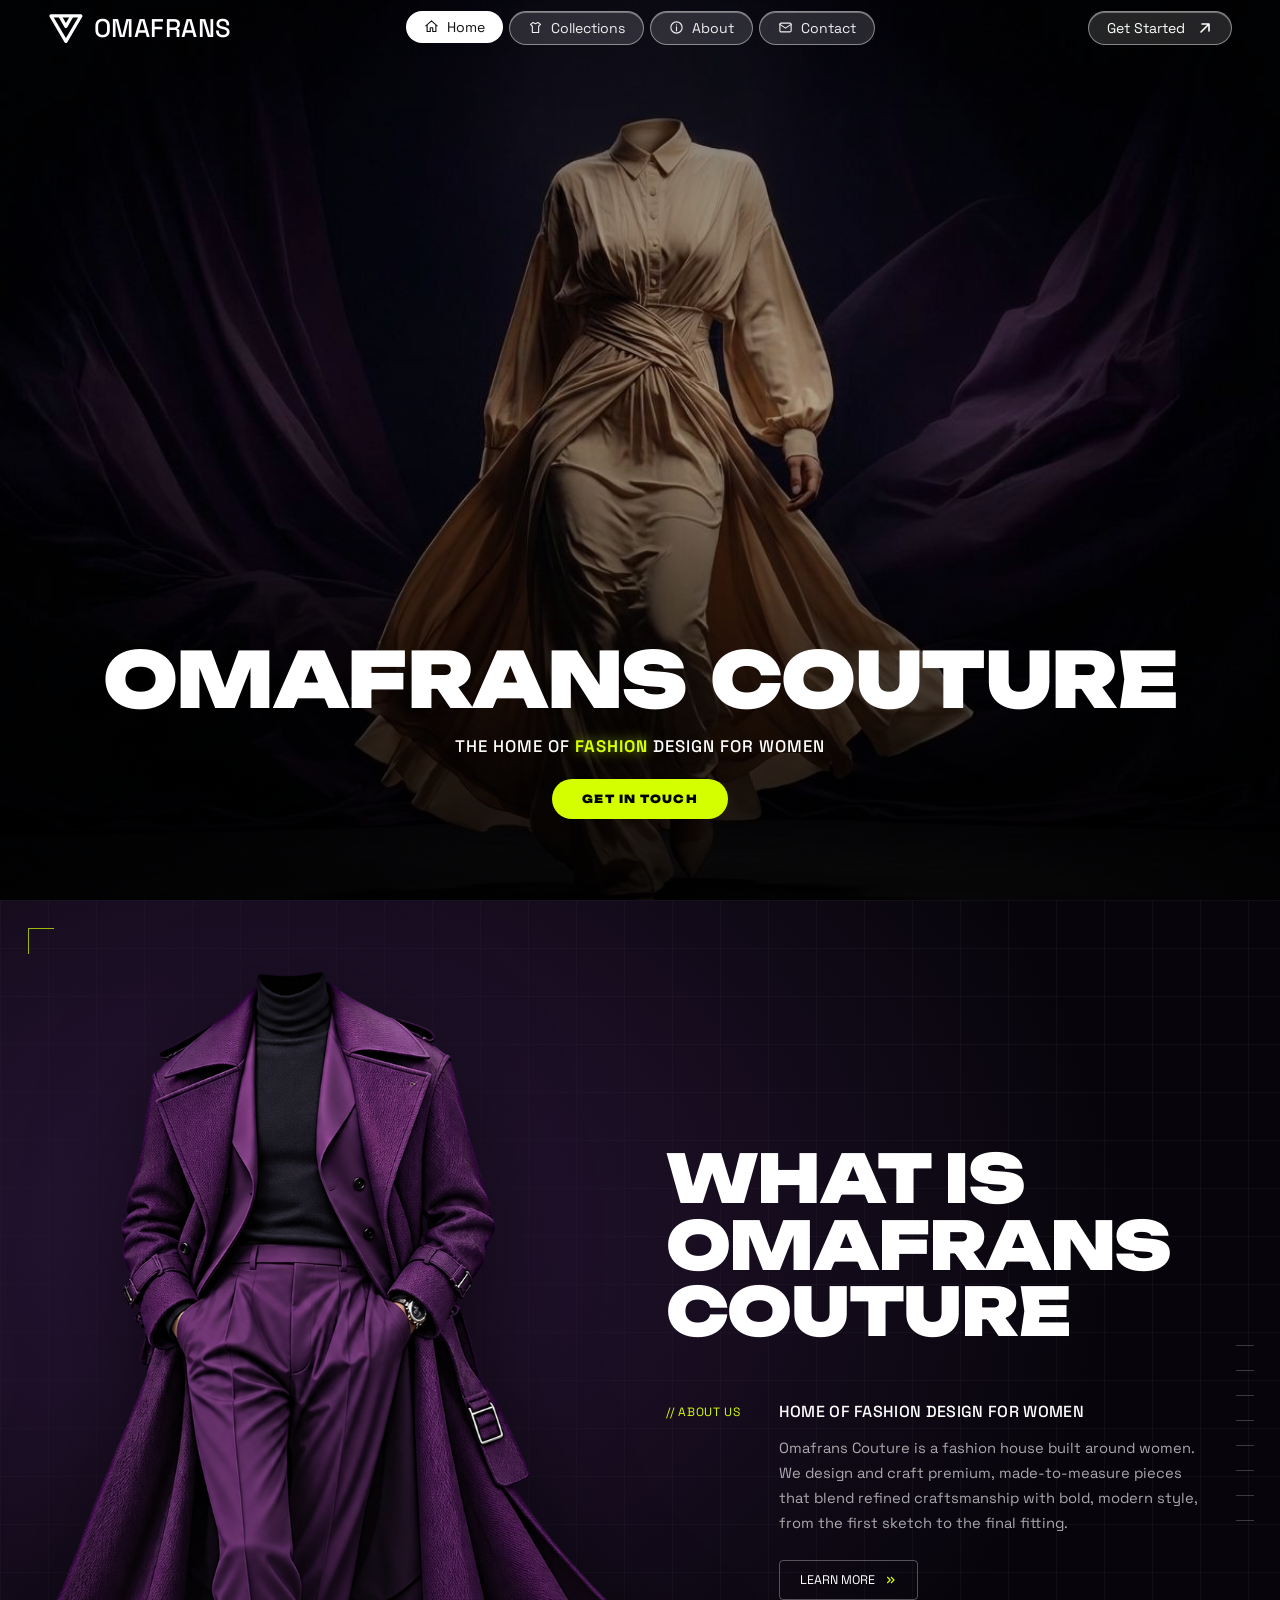
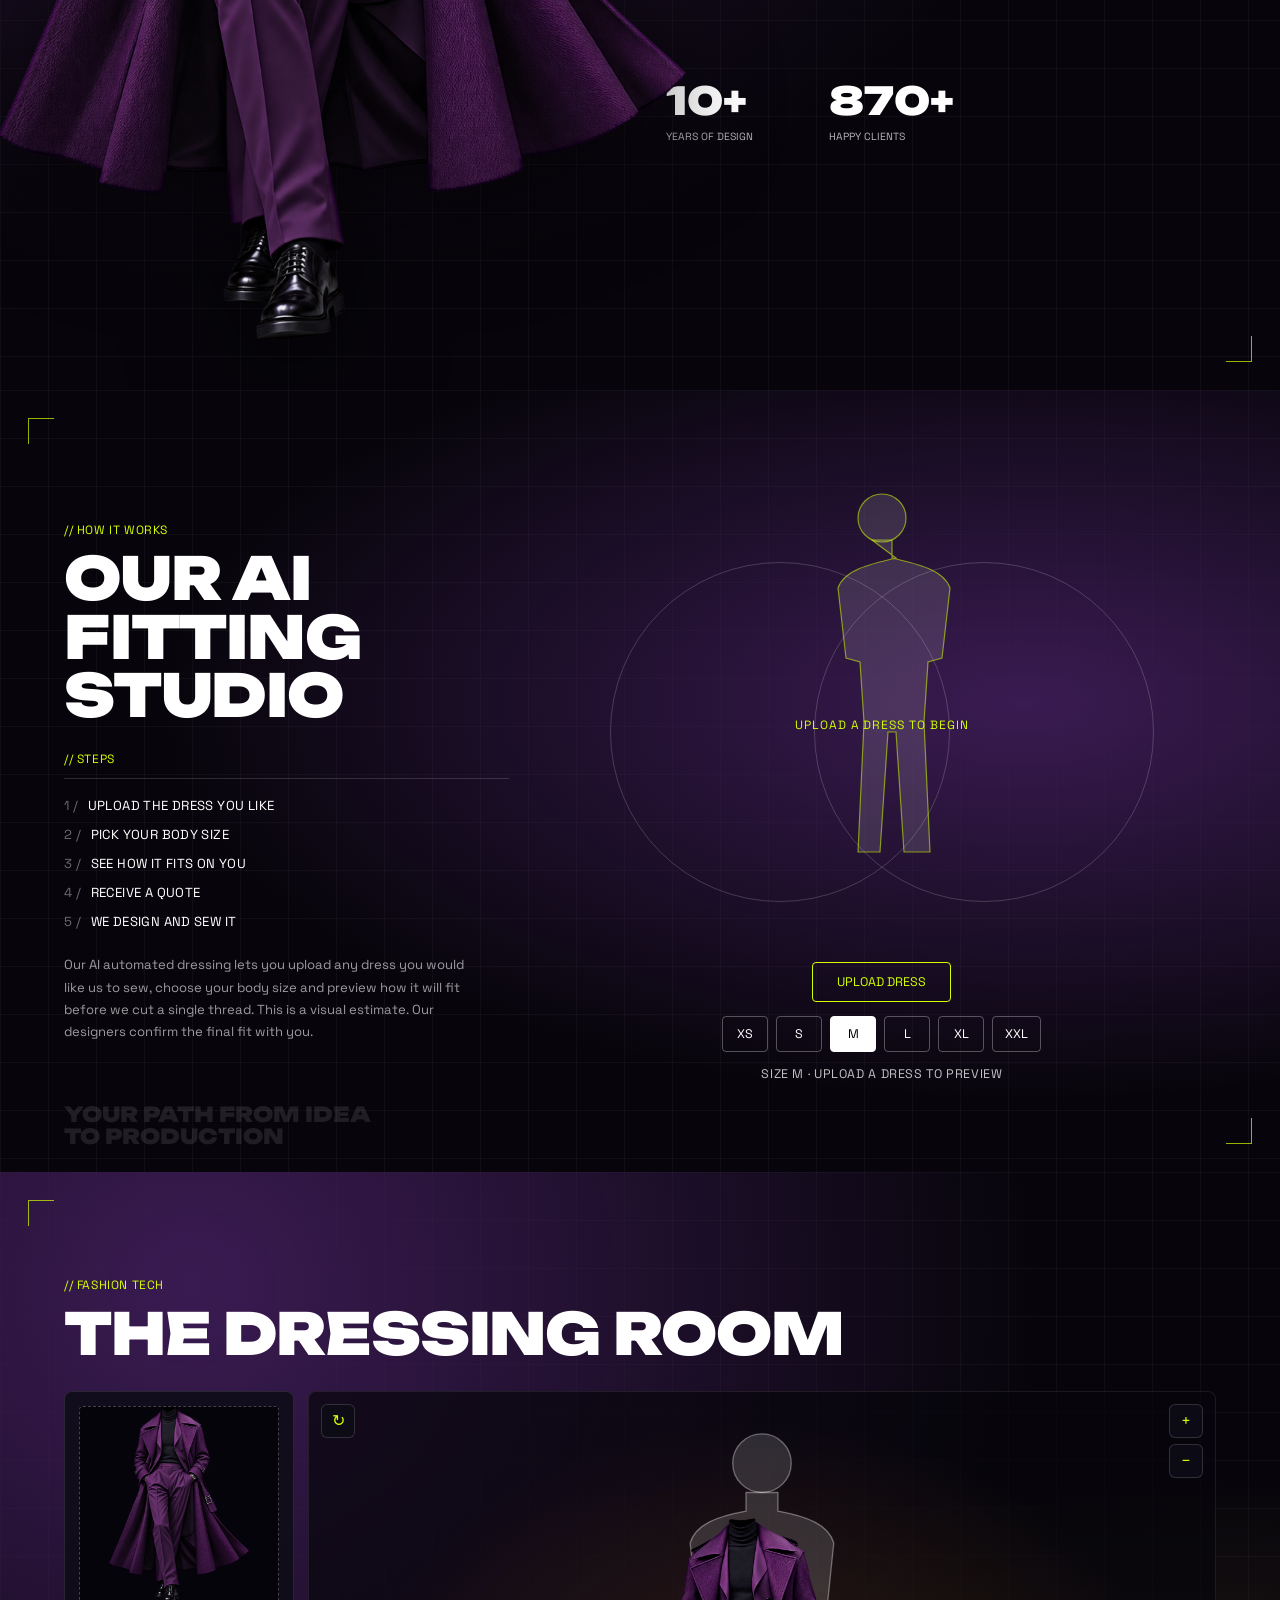
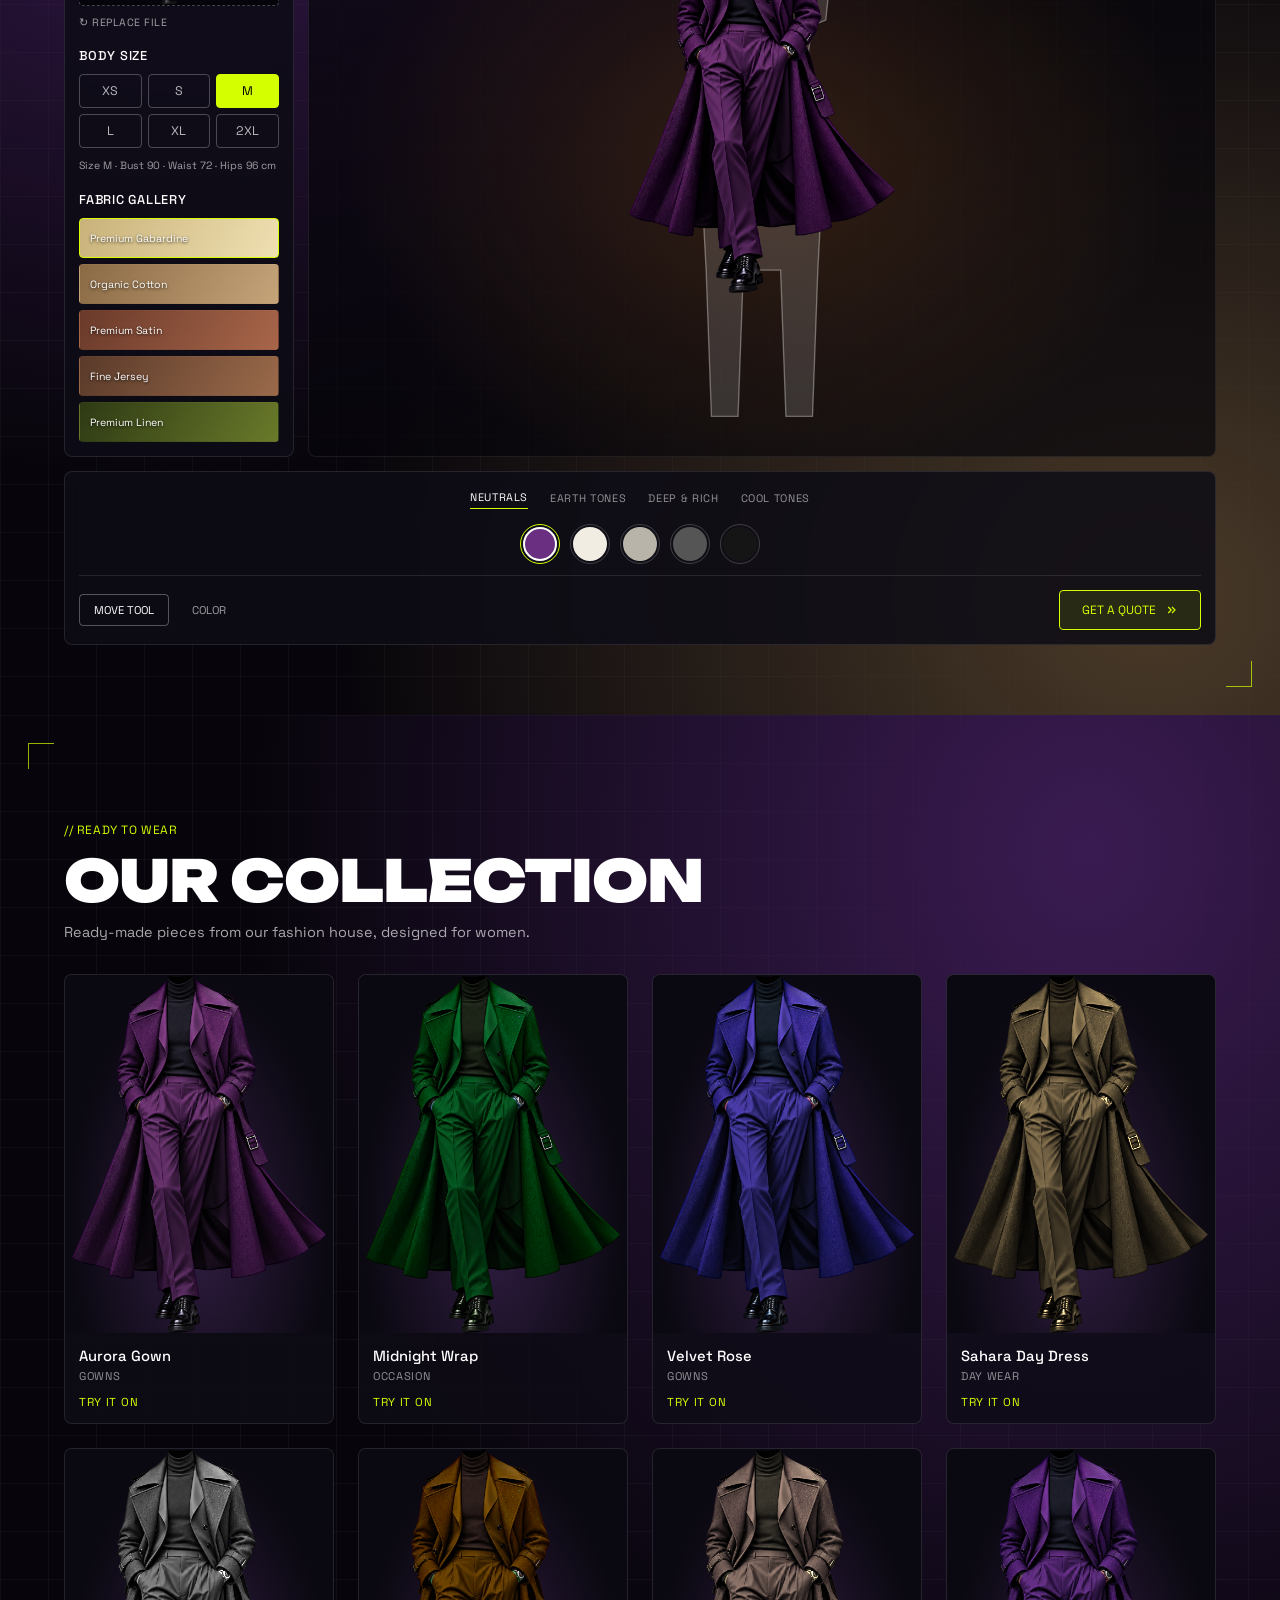
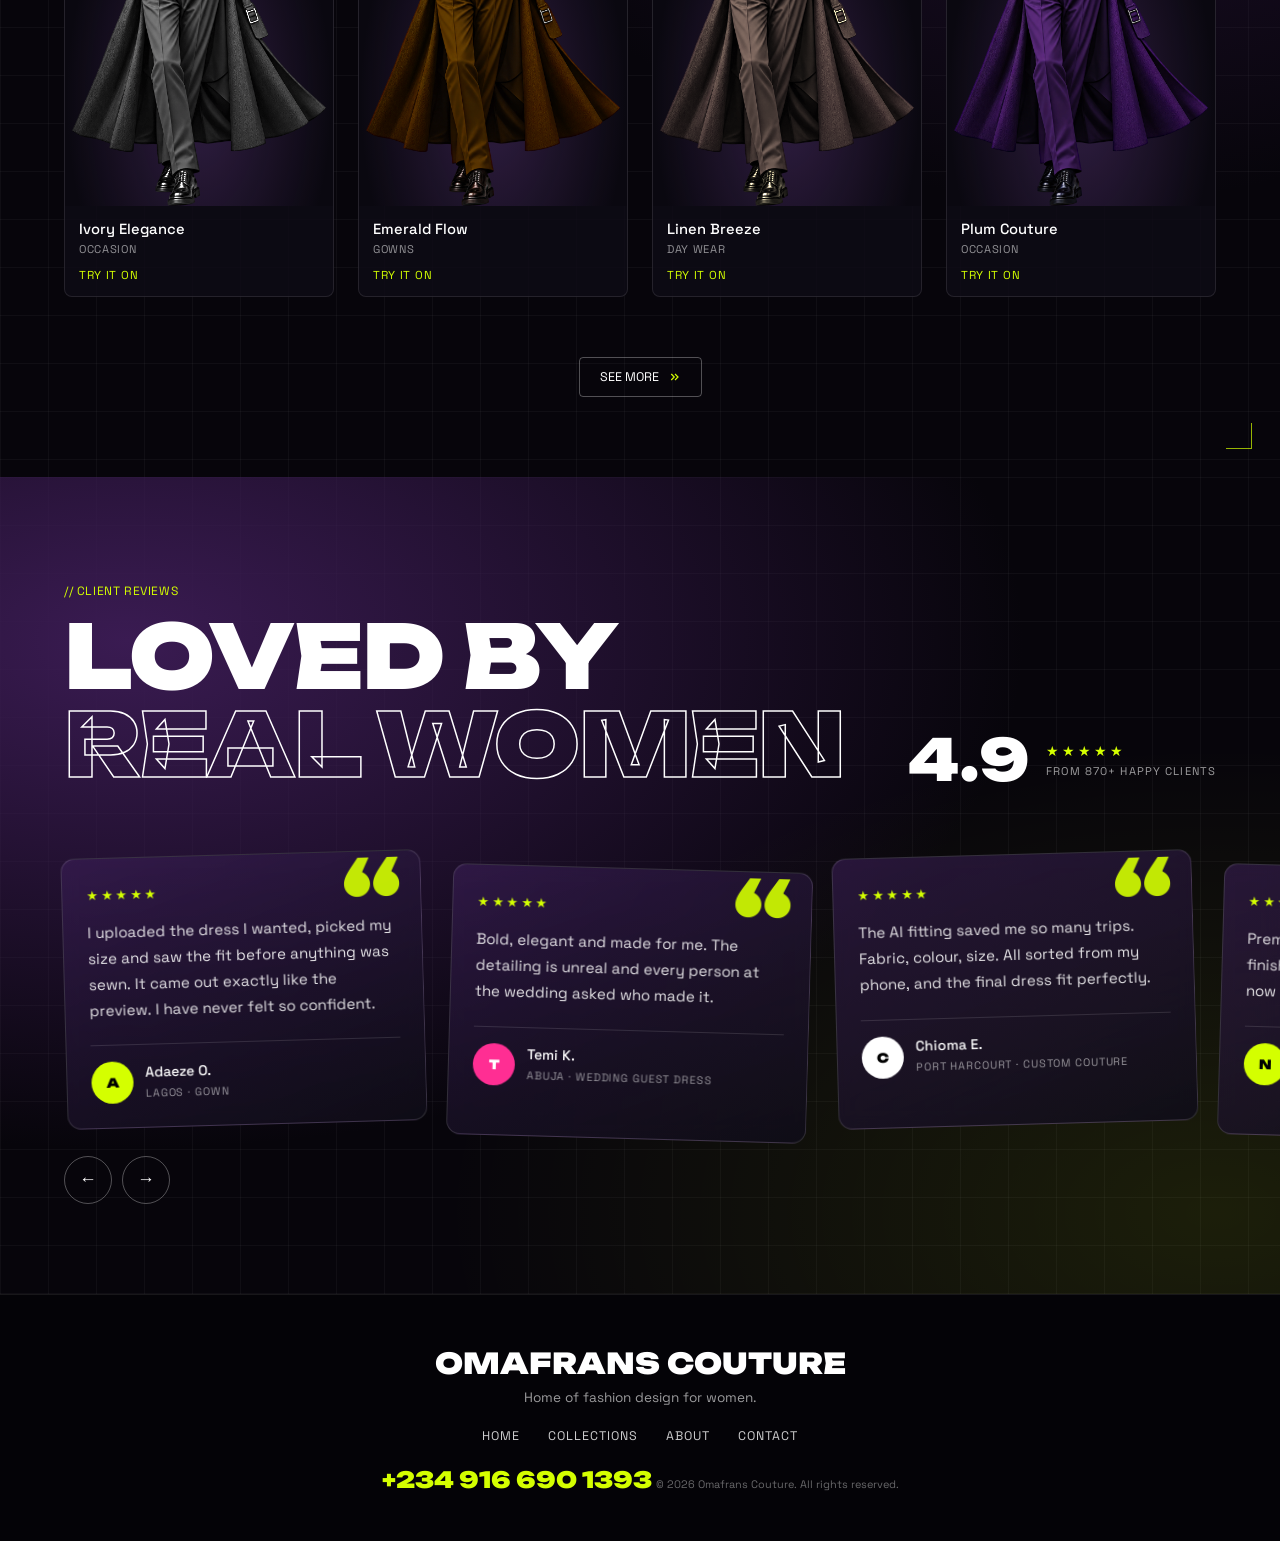
==== commit 752f1b91: "Highlight and blink fashion in hero Co-authored-by: Copilot <223556219+Copilot@users.noreply.github." ====
--- a/index.html
+++ b/index.html
@@ -51,7 +51,7 @@
   </video>
   <div class="hero-content">
     <h1 aria-label="OMAFRANS COUTURE" id="title"><span class="word">OMAFRANS</span><span class="word">COUTURE</span></h1>
-    <p class="sub">The home of fashion design for women</p>
+    <p class="sub">The home of <span class="fashion-word">fashion</span> design for women</p>
     <a href="contact.html" class="cta">Get in touch</a>
   </div>
 </section>
--- a/style.css
+++ b/style.css
@@ -52,7 +52,7 @@
 /* ---------- HERO ---------- */
 .hero{position:relative;height:100vh;height:100svh;min-height:520px;overflow:hidden;display:flex;align-items:flex-end;justify-content:center;text-align:center;background:#000 url(hero.jpg) center/cover no-repeat}
 .hero video{position:absolute;inset:0;width:100%;height:100%;object-fit:cover;z-index:0}
-.hero::after{content:"";position:absolute;inset:0;background:linear-gradient(to top,rgba(0,0,0,.75),rgba(0,0,0,.05) 55%,rgba(0,0,0,.35));z-index:1}
+.hero::after{content:"";position:absolute;inset:0;background:linear-gradient(to top,rgba(0,0,0,.86),rgba(0,0,0,.22) 55%,rgba(0,0,0,.5));z-index:1}
 .hero-content{position:relative;z-index:2;width:100%;padding:0 4vw clamp(48px,9vh,90px)}
 h1{font-family:'Unbounded',sans-serif;font-weight:900;text-transform:uppercase;line-height:.95;letter-spacing:-.02em;font-size:11.2vw;color:#fff}
 h1 .word{display:block;white-space:nowrap}
@@ -61,6 +61,8 @@
   animation:reveal .8s cubic-bezier(.2,.8,.2,1) forwards;animation-delay:calc(var(--i)*80ms + .3s)}
 @keyframes reveal{to{opacity:1;transform:none;filter:blur(0)}}
 .sub{margin-top:clamp(12px,2vh,22px);font-weight:500;font-size:clamp(.72rem,2.4vw,1.05rem);letter-spacing:.06em;text-transform:uppercase;opacity:0;animation:fade 1s ease 1.9s forwards}
+.fashion-word{display:inline-block;color:var(--acid);font-weight:700;text-shadow:0 0 14px rgba(212,255,0,.65);animation:fashionBlink 1.1s steps(2,end) 2.9s infinite}
+@keyframes fashionBlink{50%{opacity:.35;text-shadow:0 0 2px rgba(212,255,0,.25)}}
 @keyframes fade{from{opacity:0;transform:translateY(12px)}to{opacity:1;transform:none}}
 .cta{display:inline-block;margin-top:22px;padding:13px 30px;background:var(--acid);color:#000;font-family:'Unbounded',sans-serif;font-weight:900;font-size:.7rem;letter-spacing:.1em;text-transform:uppercase;border-radius:99px;opacity:0;animation:fade 1s ease 2.3s forwards;transition:transform .25s,background .25s}
 .cta:hover{background:var(--pink);transform:scale(1.08) rotate(-2deg)}
@@ -139,6 +141,33 @@
 .values p{font-size:.82rem;line-height:1.6;color:rgba(255,255,255,.65)}
 .cta-band{text-align:center;padding:50px 20px;border:1px solid rgba(255,255,255,.1);border-radius:8px;background:rgba(14,12,22,.8)}
 .cta-band h2{font-family:'Unbounded',sans-serif;font-weight:900;text-transform:uppercase;font-size:clamp(1.2rem,3vw,2rem);margin-bottom:22px}
+
+@media(max-width:800px){
+  .about-page{min-height:0;padding:100px 20px 52px}
+  .about-page .page-title{font-size:clamp(2rem,10vw,3.8rem);line-height:1.02;margin-bottom:10px}
+  .about-lead{font-size:.78rem;line-height:1.5;letter-spacing:.07em;margin-bottom:22px}
+  .about-hero{grid-template-columns:minmax(0,1fr);gap:22px;margin-bottom:48px}
+  .about-page .about-img{display:flex;justify-content:center;align-items:flex-end;max-height:52svh;overflow:hidden}
+  .about-page .about-img img{width:auto;max-width:100%;height:auto;max-height:52svh;object-fit:contain}
+  .about-copy p{font-size:.9rem;line-height:1.7;margin-bottom:14px}
+  .about-page .stats{gap:28px;margin-top:24px;flex-wrap:wrap}
+  .about-page .stats b{font-size:1.7rem}
+  .about-page .stats small{font-size:.62rem}
+  .about-page .section-title{font-size:clamp(1.5rem,7vw,2.4rem)}
+  .about-page .values{grid-template-columns:repeat(2,minmax(0,1fr));gap:10px;margin:20px 0 42px}
+  .about-page .values article{padding:16px}
+  .about-page .values h3{font-size:.78rem;line-height:1.3}
+  .about-page .values p{font-size:.76rem;line-height:1.5}
+  .about-page .cta-band{padding:30px 16px}
+  .about-page .cta-band h2{font-size:clamp(1rem,5vw,1.5rem);line-height:1.35}
+  .about-page .cta-band .quote{max-width:100%;font-size:.68rem}
+}
+
+@media(max-width:420px){
+  .about-page{padding-inline:16px}
+  .about-page .about-img,.about-page .about-img img{max-height:44svh}
+  .about-page .values{grid-template-columns:1fr}
+}
 
 /* ---------- REVIEWS ---------- */
 .reviews{position:relative;padding:clamp(70px,8vw,110px) 0 90px;overflow:hidden;
@@ -305,14 +334,34 @@
 .room-sizes button:hover{border-color:var(--acid);color:#fff}
 .room-sizes button.on{background:var(--acid);border-color:var(--acid);color:#000}
 .size-info{font-size:.66rem;color:rgba(255,255,255,.6);margin:10px 0 18px;line-height:1.5}
-@media(max-width:800px){
-  .room-ui{grid-template-columns:1fr;grid-template-areas:"stage" "side" "dock"}
-  .stage{min-height:420px}
-  .fabrics{flex-direction:row;overflow-x:auto;padding-bottom:4px}
+@media(max-width:900px){
+  .room{padding:76px 14px 50px}
+  .room-ui{grid-template-columns:minmax(0,1fr);grid-template-areas:"stage" "side" "dock";gap:12px}
+  .room-ui>*{min-width:0}
+  .stage{min-height:0;height:min(120vw,520px)}
+  .canvas{touch-action:pan-y}
+  .figure{height:94%}
+  .side{display:grid;grid-template-columns:minmax(0,1fr) minmax(0,1fr);gap:0 14px;align-items:start}
+  .side .file-box{aspect-ratio:1;max-height:150px;grid-column:1}
+  .side .replace{grid-column:1;margin:8px 0 0}
+  .side .panel-title,.side .room-sizes,.side .size-info,.side .fabrics{grid-column:1/-1}
+  .side .panel-title{margin-top:18px}
+  .fabrics{flex-direction:row;overflow-x:auto;padding-bottom:6px;scrollbar-width:none}
+  .fabrics::-webkit-scrollbar{display:none}
   .fabric{flex:0 0 130px}
-  .file-box{aspect-ratio:2/1}
-  .pal{gap:12px}
+  .room-sizes{grid-template-columns:repeat(6,minmax(0,1fr))}
+  .palette-nav{gap:4px 14px}
+  .pal{gap:10px}
+  .pal button{width:32px;height:32px}
   .dock-foot{justify-content:center}
+  .quote{justify-content:center}
+}
+@media(max-width:480px){
+  .room-sizes{grid-template-columns:repeat(3,minmax(0,1fr))}
+  .side{grid-template-columns:minmax(0,1fr)}
+  .side .file-box{aspect-ratio:2/1;max-height:none}
+  .dock-foot,.tools{width:100%;justify-content:center}
+  .quote{width:100%}
 }
 
 /* ---------- ABOUT ---------- */
@@ -354,7 +403,7 @@
   .bar{grid-template-columns:1fr auto}
   .menu-btn{display:block}
 }
-@media(prefers-reduced-motion:reduce){h1 .ch,.sub,.cta{animation-duration:.01s;animation-delay:0s}}
+@media(prefers-reduced-motion:reduce){h1 .ch,.sub,.cta,.fashion-word{animation-duration:.01s;animation-delay:0s}}
 .word:first-child .ch:nth-child(1){--i:0}
 .word:first-child .ch:nth-child(2){--i:1}
 .word:first-child .ch:nth-child(3){--i:2}
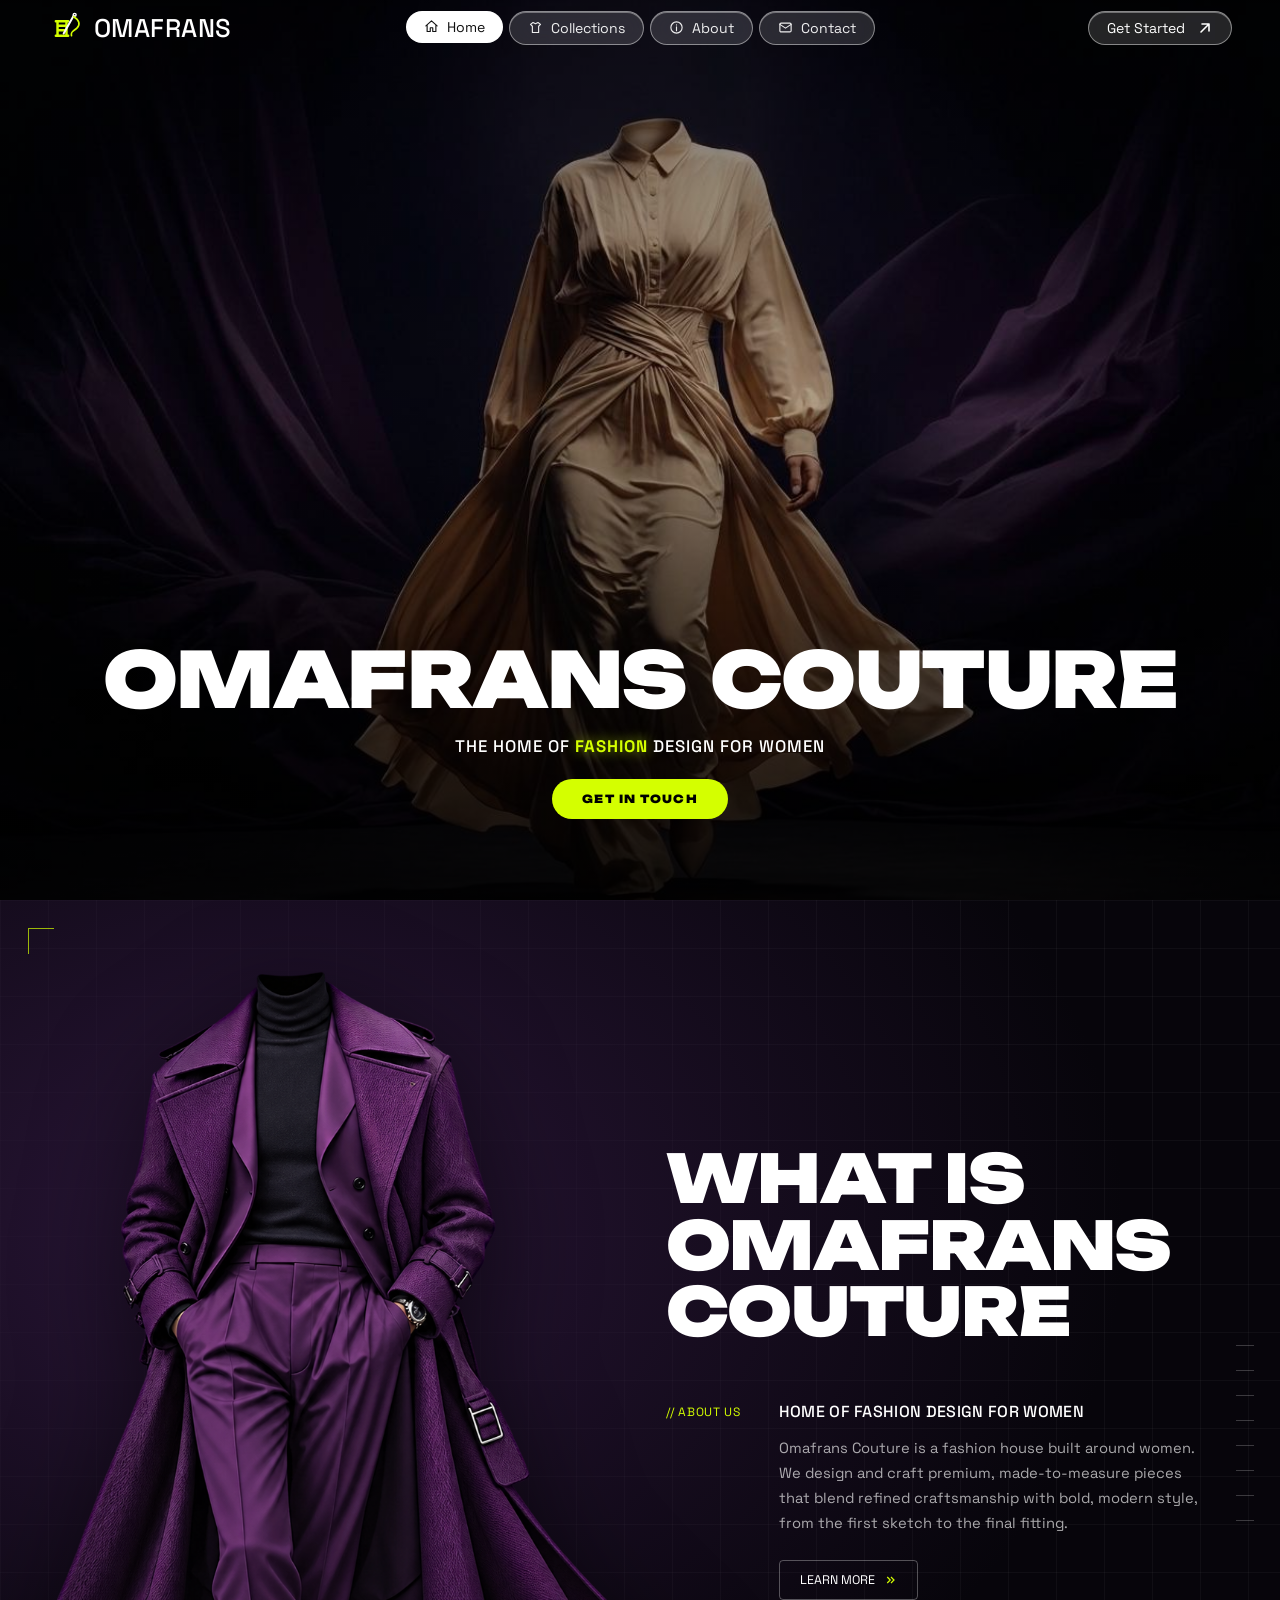
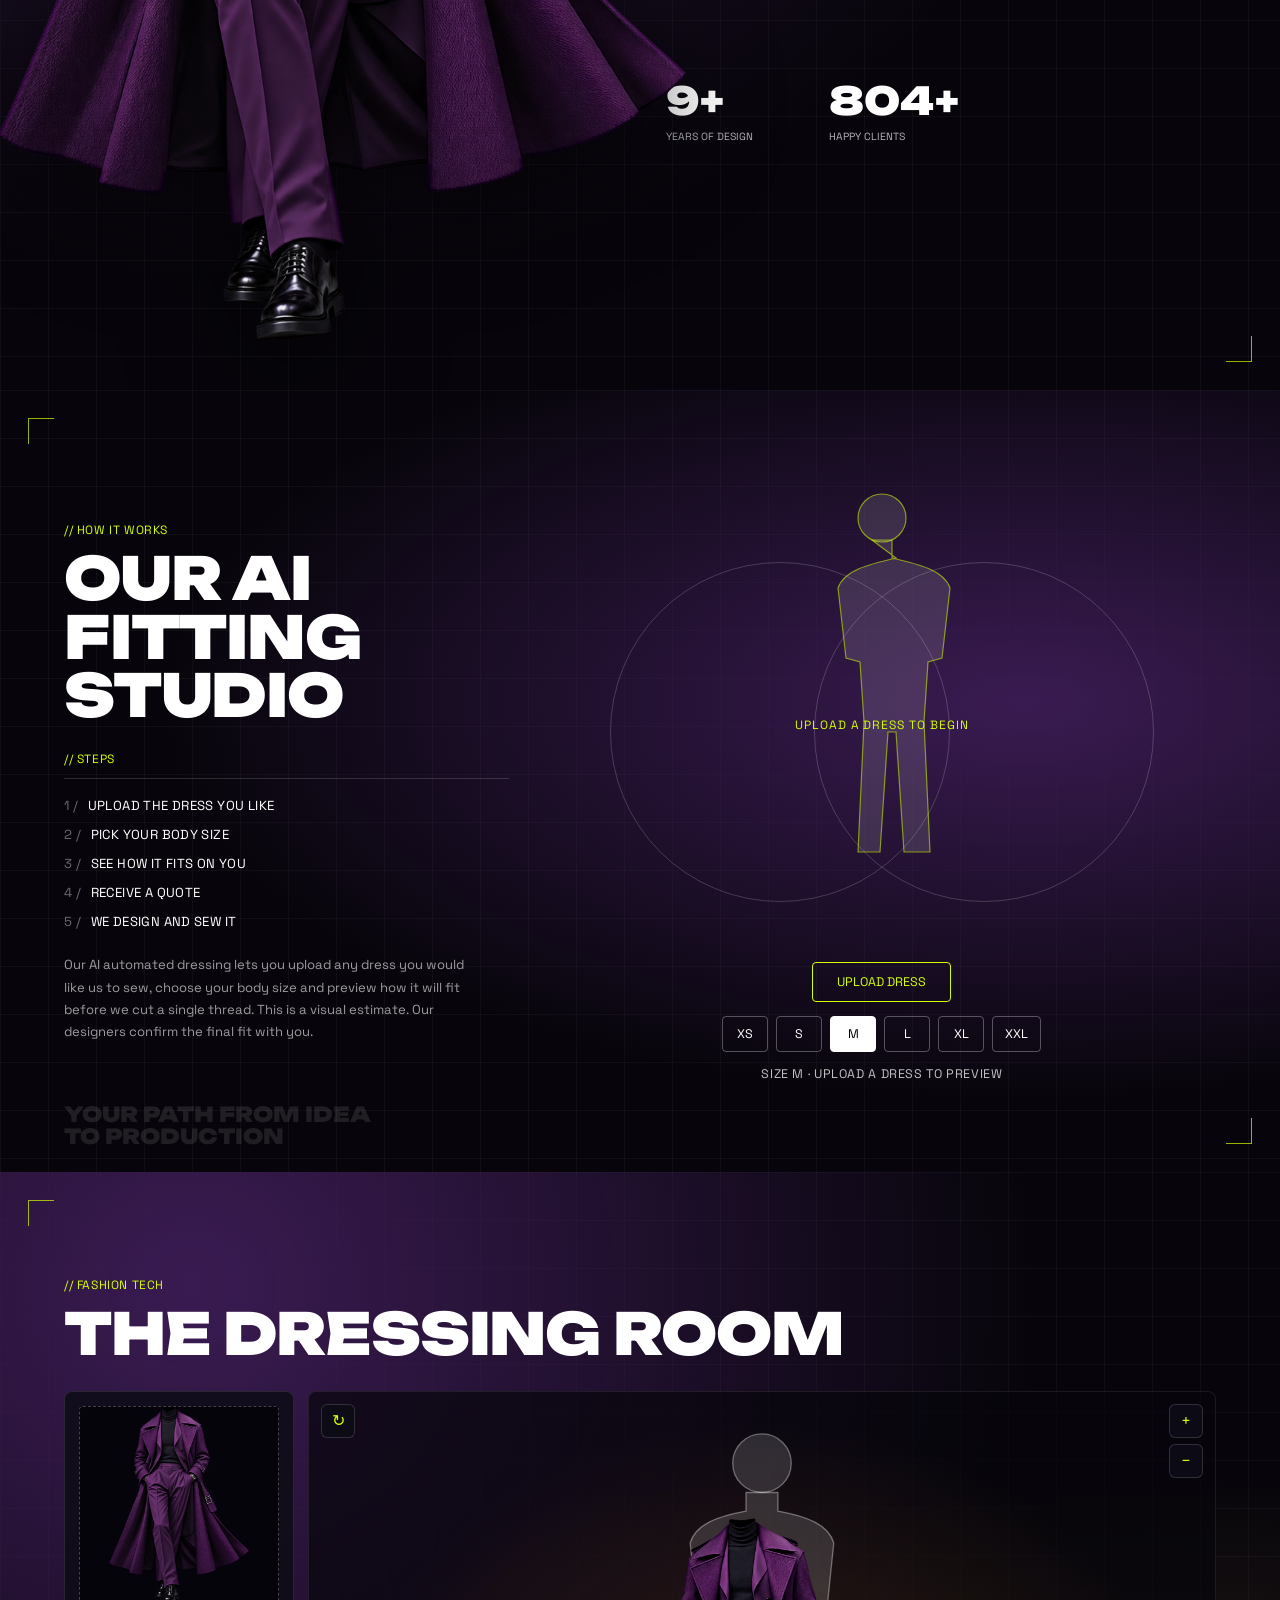
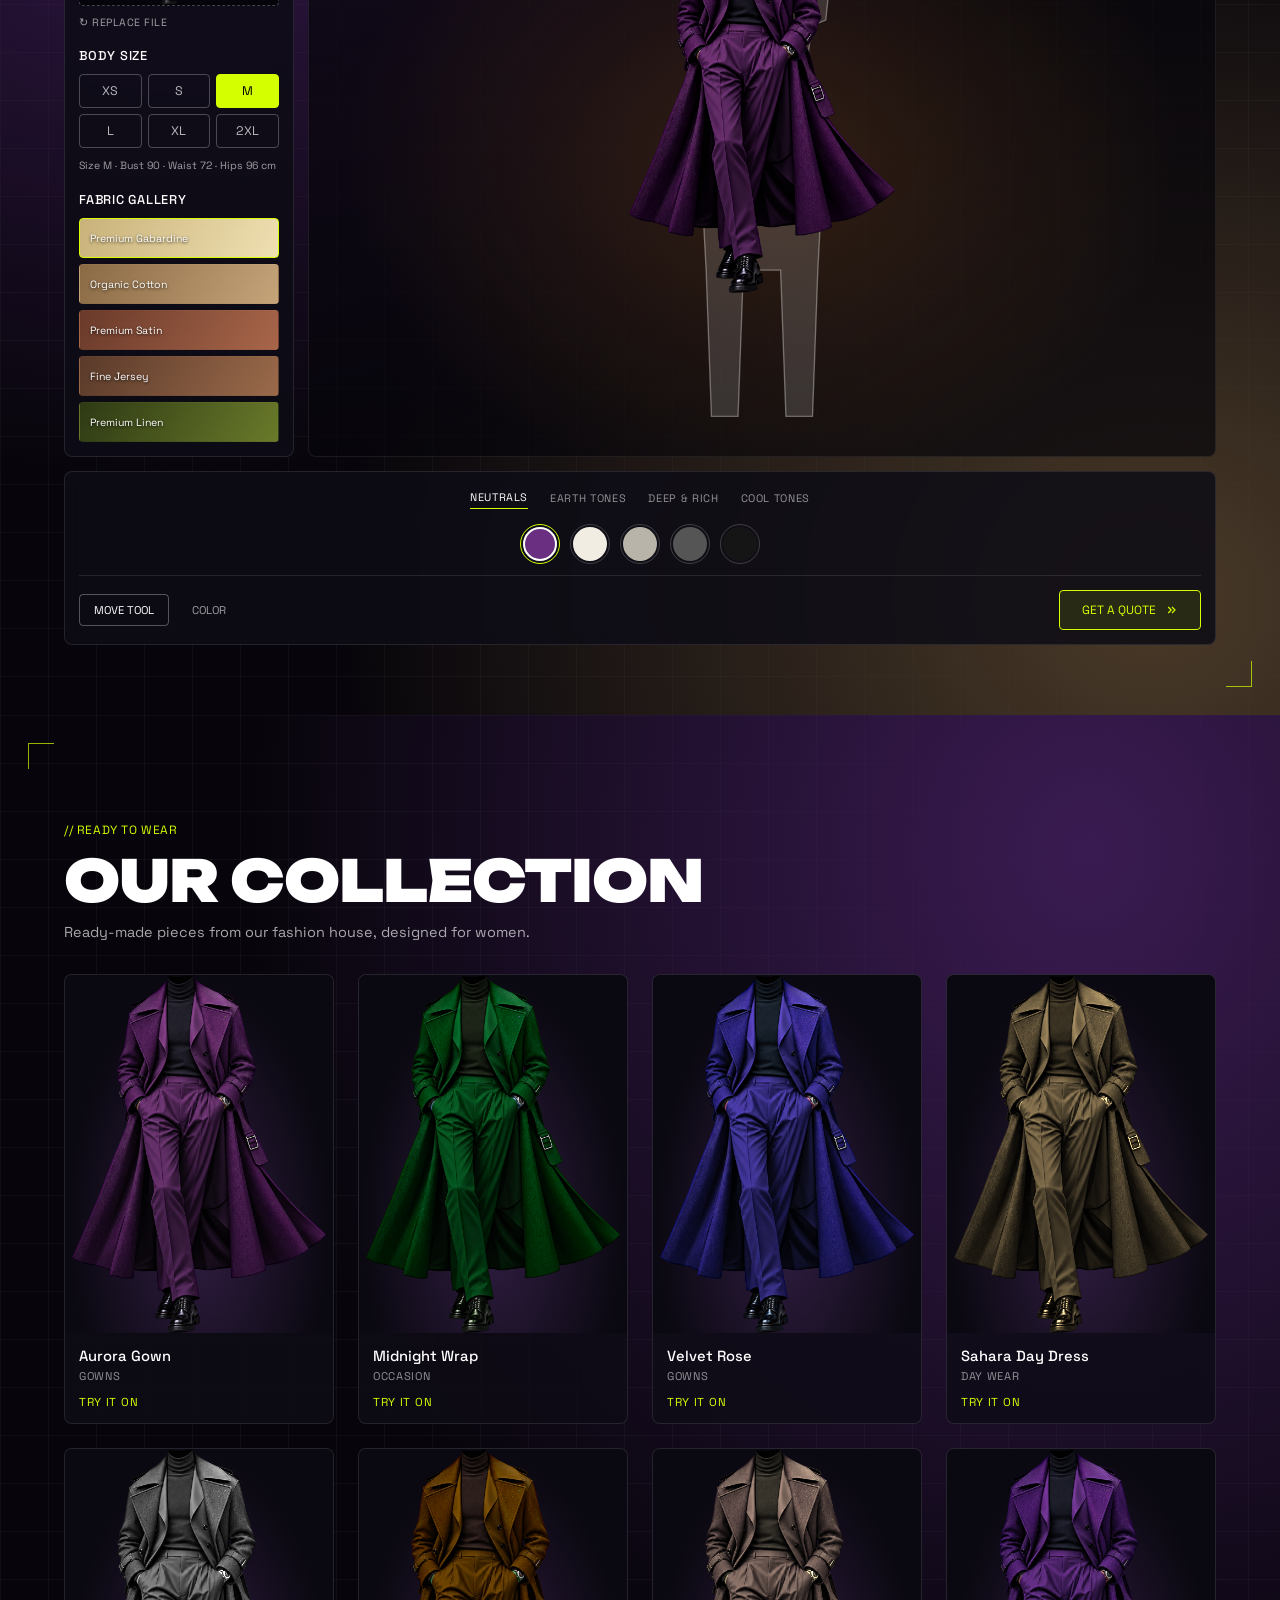
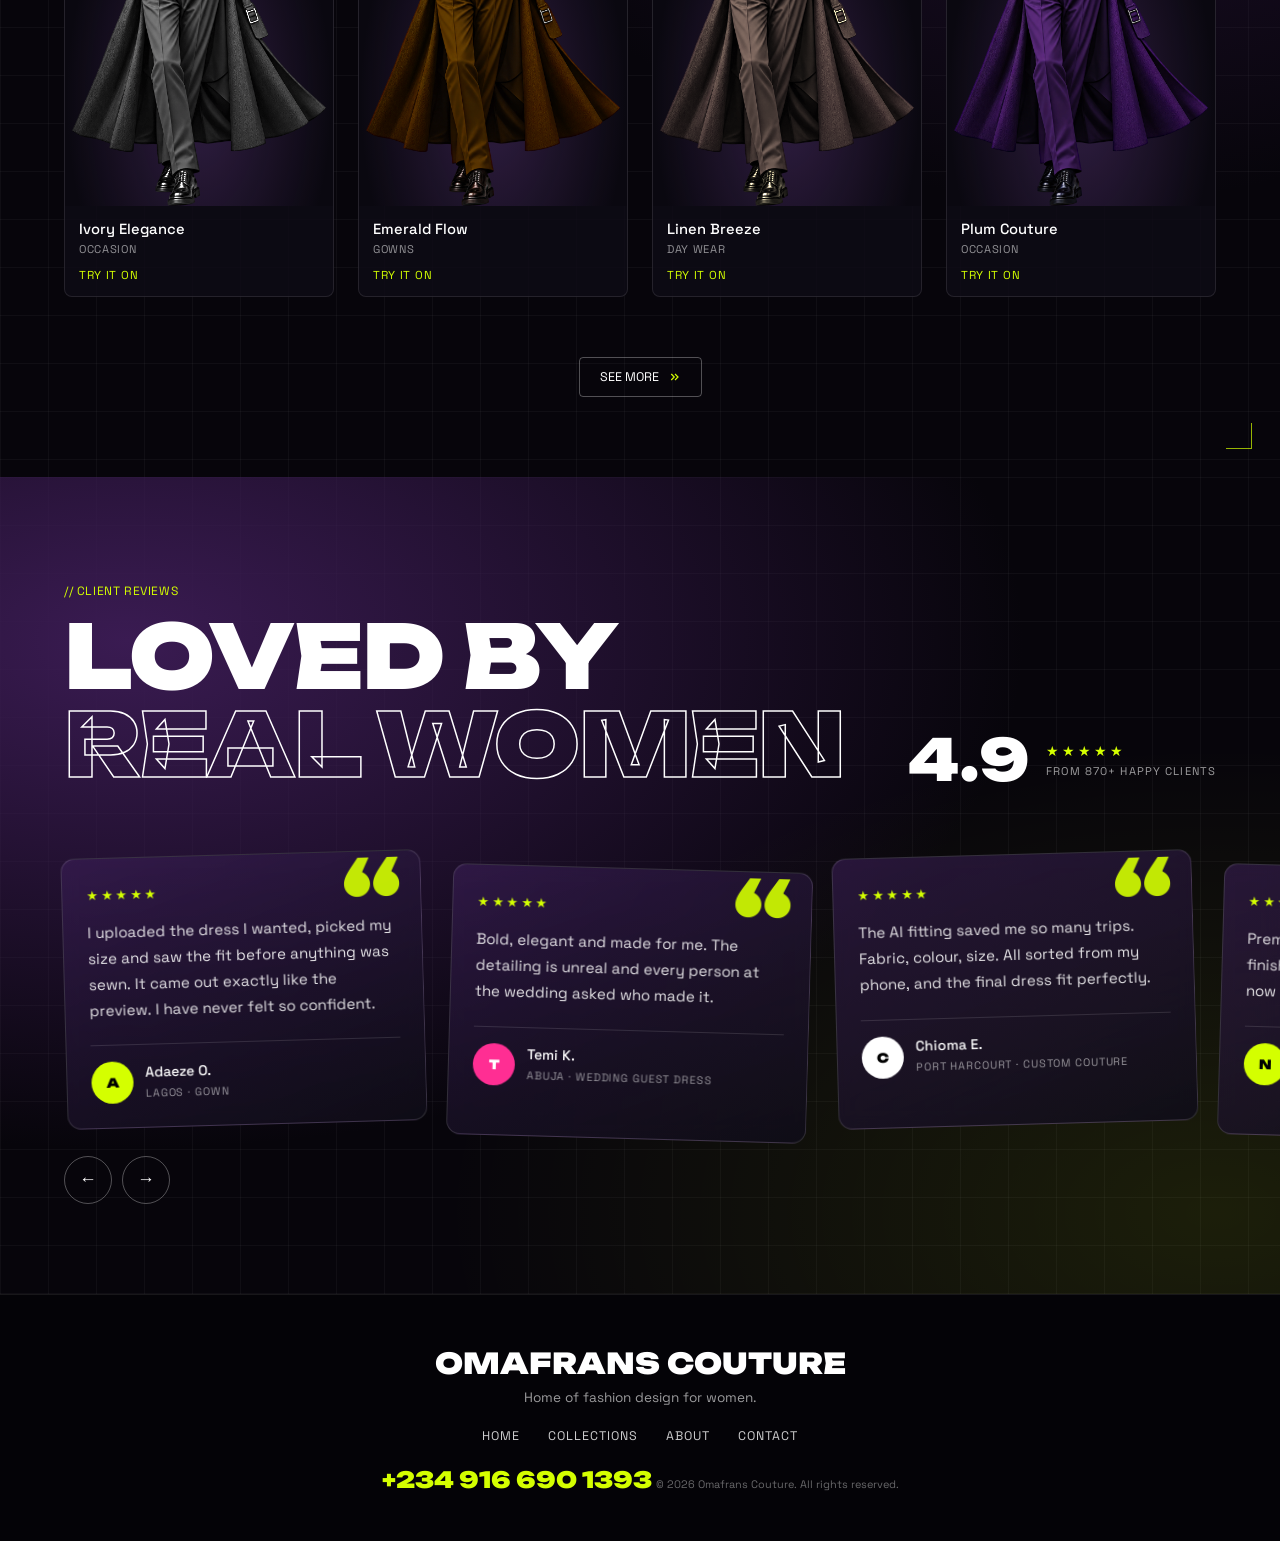
==== commit 73c30e55: "Dome" ====
--- a/index.html
+++ b/index.html
@@ -8,12 +8,13 @@
 <link rel="preconnect" href="https://fonts.googleapis.com">
 <link rel="preconnect" href="https://fonts.gstatic.com" crossorigin>
 <link href="https://fonts.googleapis.com/css2?family=Unbounded:wght@400;900&family=Space+Grotesk:wght@400;500;700&display=swap" rel="stylesheet">
+<link rel="icon" type="image/svg+xml" href="favicon.svg">
 <link rel="stylesheet" href="style.css">
 </head>
 <body>
 <header class="header">
   <div class="bar">
-    <a href="index.html" class="logo"><svg viewBox="0 0 24 24" fill="none" stroke="#fff" stroke-width="2.2" stroke-linejoin="round"><path d="M2 4h20L12 21z"/><path d="M8 4l4 7 4-7"/></svg><span>OMAFRANS</span></a>
+    <a href="index.html" class="logo" aria-label="Omafrans Couture home"><svg viewBox="0 0 32 32" fill="none" stroke-linecap="round" stroke-linejoin="round" aria-hidden="true"><path stroke="#d4ff00" stroke-width="2.2" d="M7 10h11M8.5 10v12M16.5 10v12M7 23h11M8.5 14h8M8.5 18h8"/><path stroke="#fff" stroke-width="1.8" d="m23 5-9 16"/><circle cx="23.8" cy="4.3" r="1.3" stroke="#fff" stroke-width="1.3"/><path stroke="#d4ff00" stroke-width="1.5" d="M23 6c5 3 6 7 3 10s-6 3-5 7"/></svg><span>OMAFRANS</span></a>
     <ul class="links">
       <li><a href="index.html" data-page="index" class="glass"><svg viewBox="0 0 24 24"><path d="M3 11l9-8 9 8M5 10v10h5v-6h4v6h5V10"/></svg>Home</a></li>
       <li><a href="collection.html" data-page="collection" class="glass"><svg viewBox="0 0 24 24"><path d="M4 7l4-3 4 2 4-2 4 3-3 3v10H7V10z"/></svg>Collections</a></li>
--- a/style.css
+++ b/style.css
@@ -66,6 +66,9 @@
 @keyframes fade{from{opacity:0;transform:translateY(12px)}to{opacity:1;transform:none}}
 .cta{display:inline-block;margin-top:22px;padding:13px 30px;background:var(--acid);color:#000;font-family:'Unbounded',sans-serif;font-weight:900;font-size:.7rem;letter-spacing:.1em;text-transform:uppercase;border-radius:99px;opacity:0;animation:fade 1s ease 2.3s forwards;transition:transform .25s,background .25s}
 .cta:hover{background:var(--pink);transform:scale(1.08) rotate(-2deg)}
+@media(max-width:768px){
+  .hero::after{background:linear-gradient(to top,rgba(0,0,0,.95),rgba(0,0,0,.6) 55%,rgba(0,0,0,.75))}
+}
 
 /* ---------- COLLECTIONS ---------- */
 .collections{position:relative;padding:clamp(70px,8vw,110px) clamp(18px,5vw,70px) 80px;overflow:hidden;
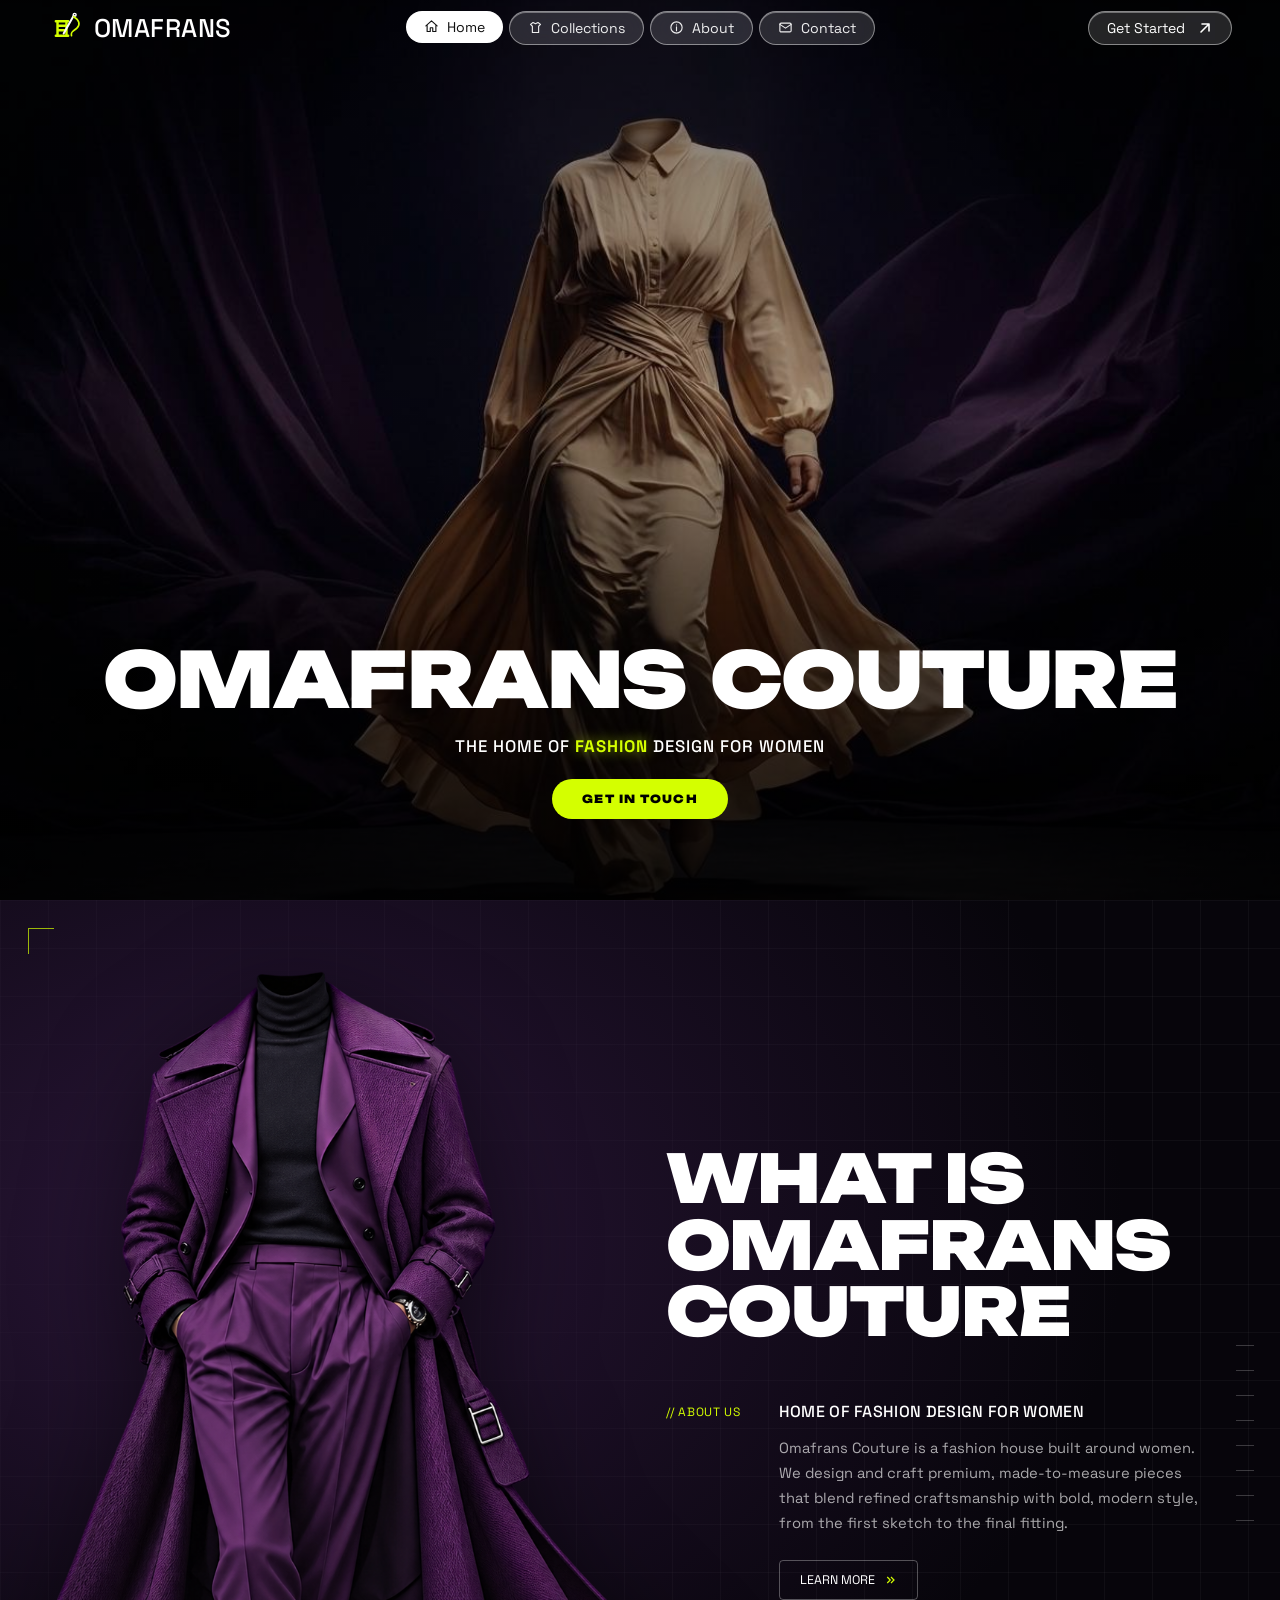
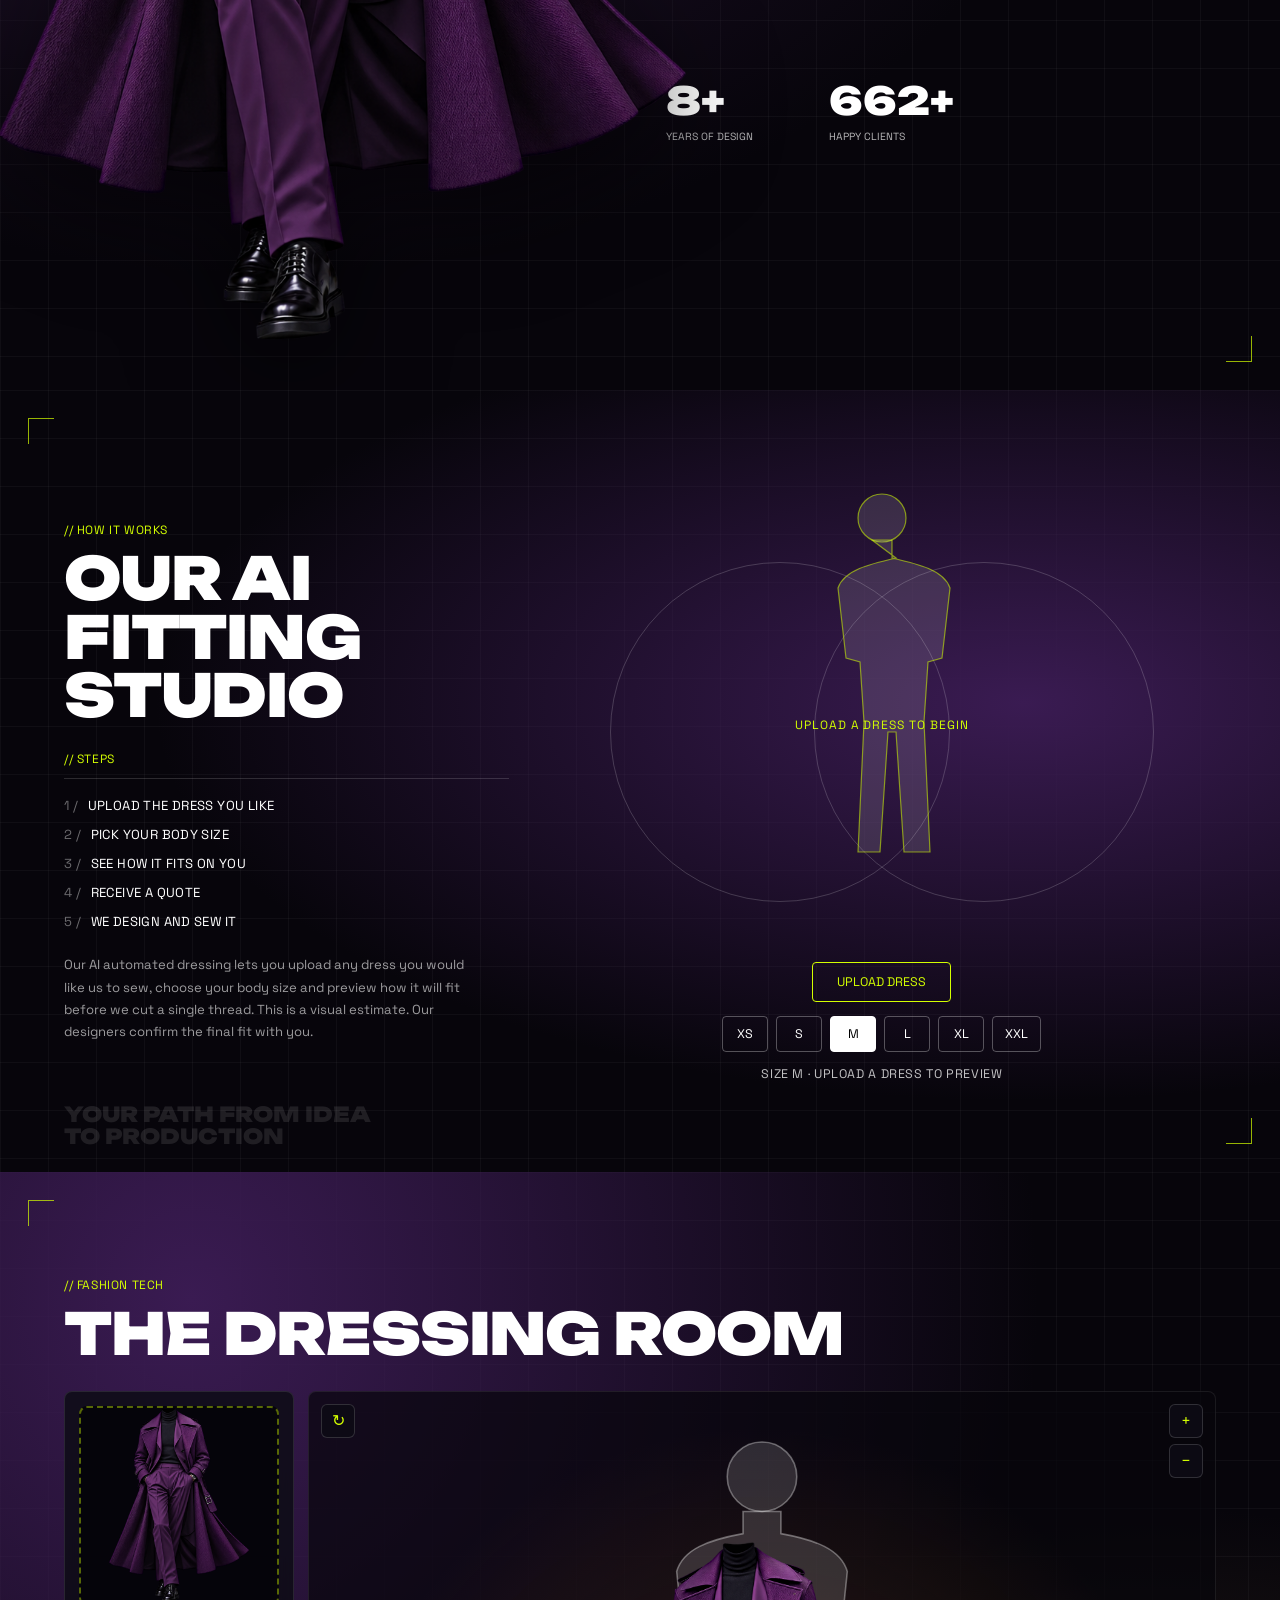
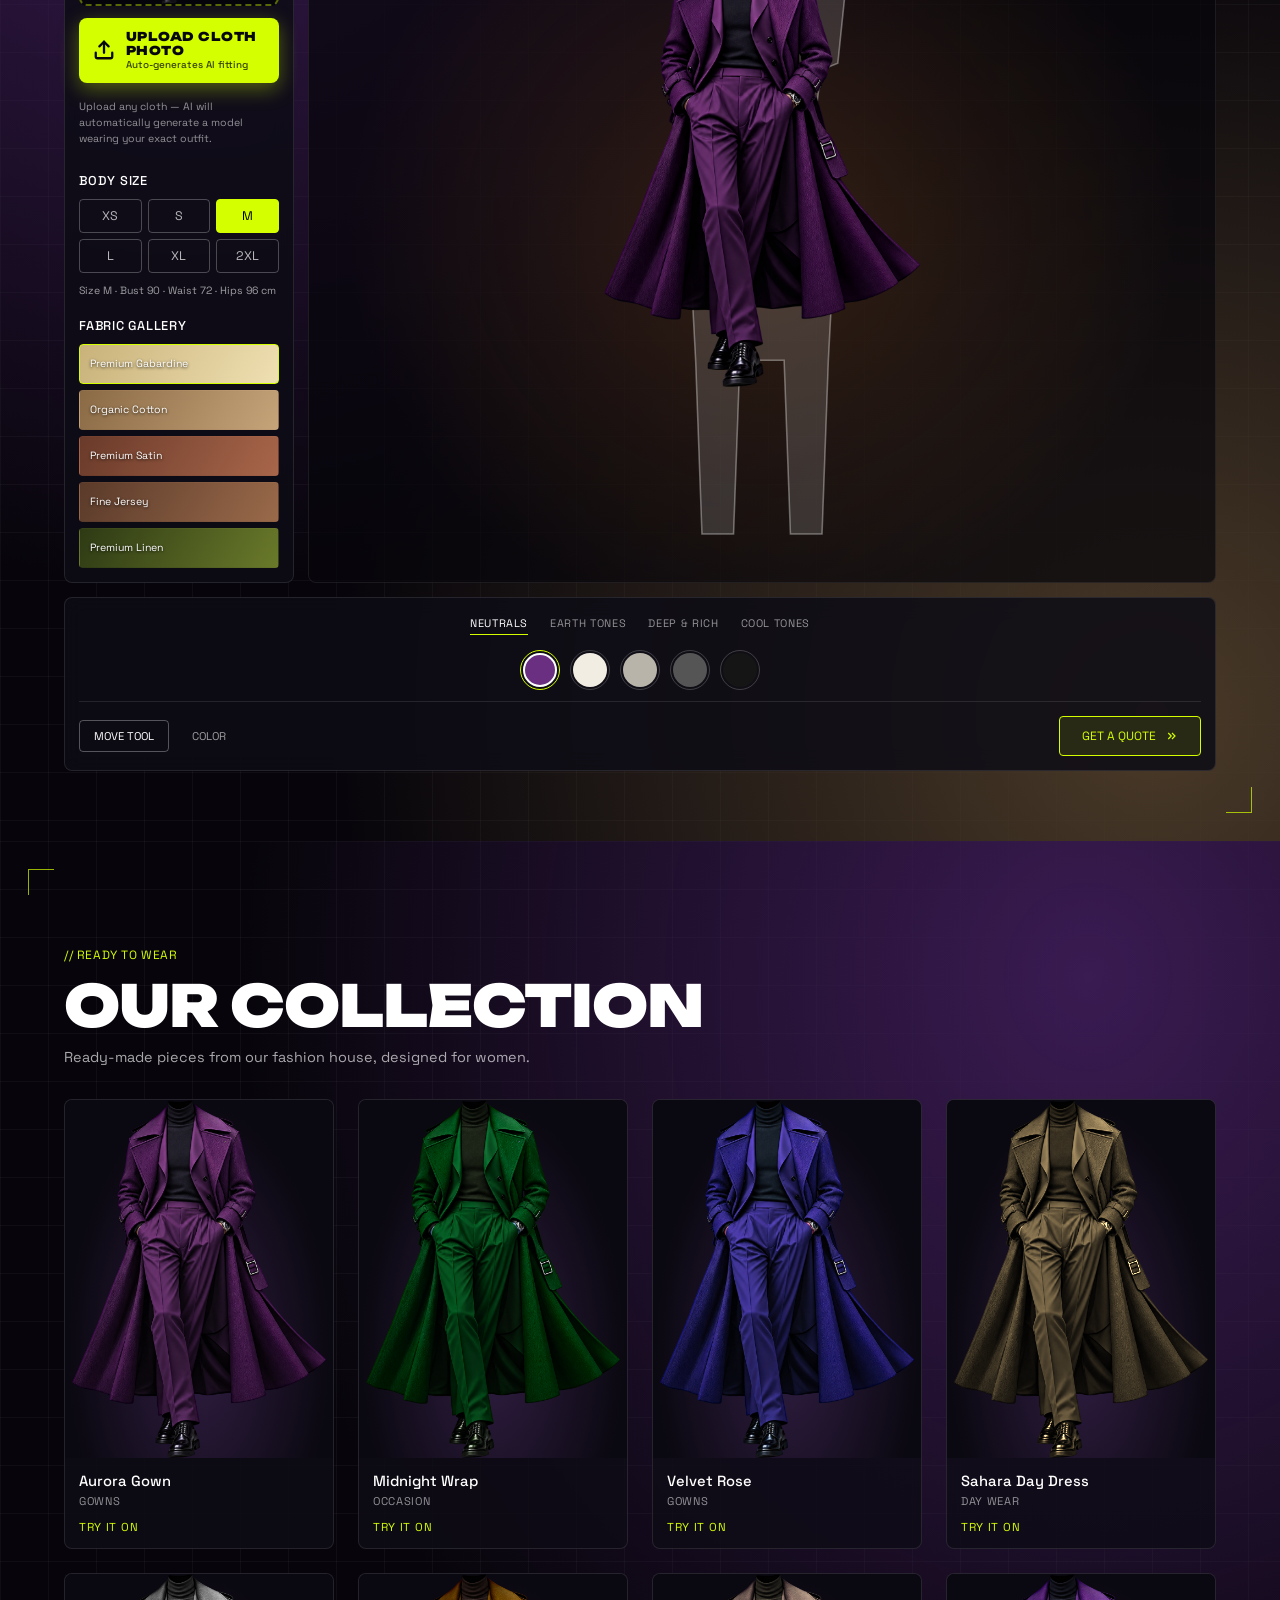
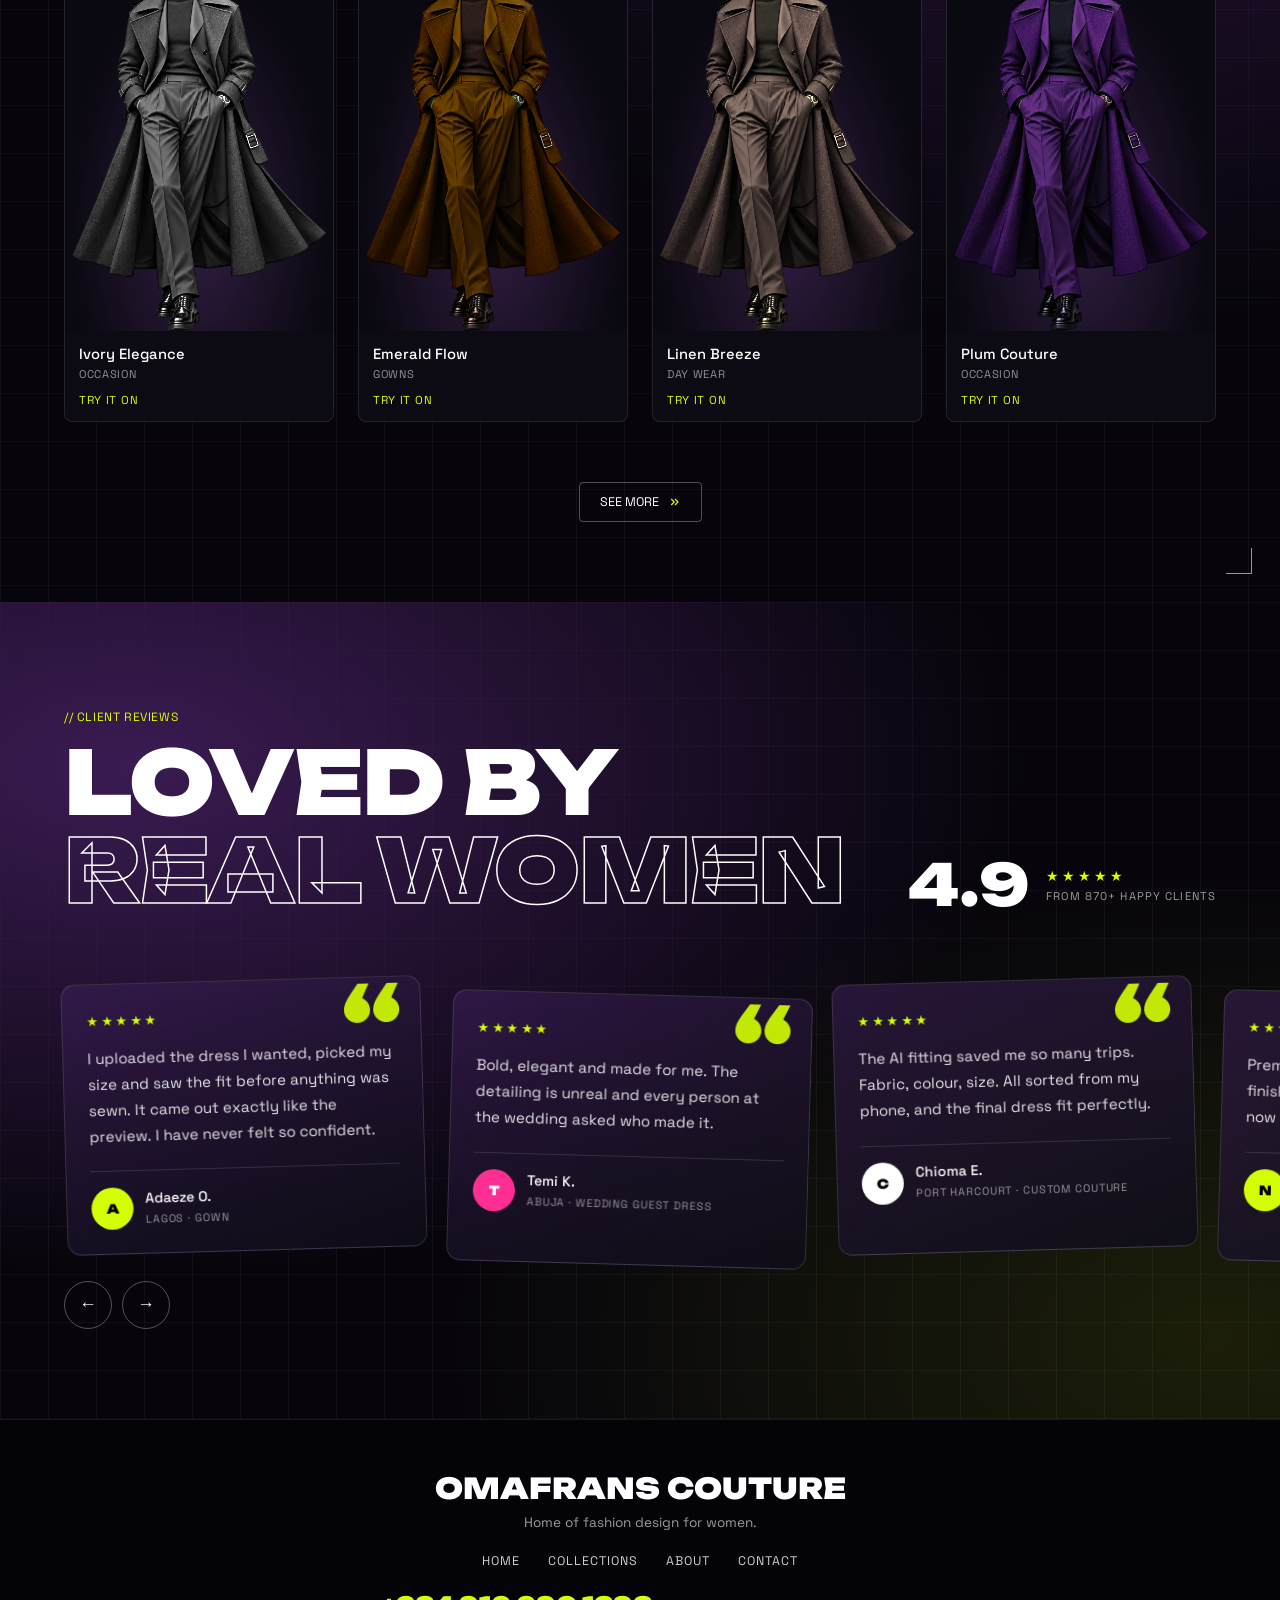
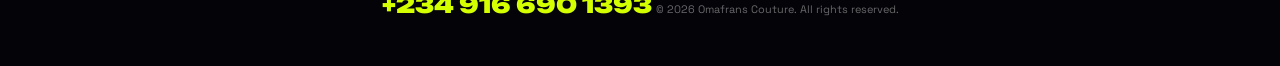
==== commit a5683313: "Done" ====
--- a/index.html
+++ b/index.html
@@ -133,11 +133,28 @@
 
     <div class="room-ui">
       <aside class="panel side">
-        <div class="file-box"><img id="roomThumb" src="about.png" alt="Selected dress"></div>
-        <label class="replace">
-          <input type="file" id="roomFile" accept="image/*">
-          <span>&#8635; Replace file</span>
-        </label>
+        <div class="upload-section">
+          <div class="file-box" id="fileBoxDrop" role="button" tabindex="0" aria-label="Upload garment image" title="Click to upload or drag &amp; drop a cloth photo">
+            <img id="roomThumb" src="about.png" alt="Selected dress">
+            <div class="file-box-badge always-visible">
+              <svg viewBox="0 0 20 20" fill="none" stroke="currentColor" stroke-width="2.2" aria-hidden="true"><path d="M4 14v2a2 2 0 0 0 2 2h8a2 2 0 0 0 2-2v-2M10 3v10M6 7l4-4 4 4"/></svg>
+              <span>Click or Drop Cloth Photo</span>
+            </div>
+          </div>
+          <label class="replace upload-btn-cta prominent-upload-btn" for="roomFile" id="uploadBtn" title="Click to select and upload your cloth photo">
+            <input type="file" id="roomFile" accept="image/*">
+            <svg viewBox="0 0 24 24" fill="none" stroke="currentColor" stroke-width="2.5" stroke-linecap="round" stroke-linejoin="round" aria-hidden="true">
+              <path d="M21 15v4a2 2 0 0 1-2 2H5a2 2 0 0 1-2-2v-4"/>
+              <polyline points="17 8 12 3 7 8"/>
+              <line x1="12" y1="3" x2="12" y2="15"/>
+            </svg>
+            <span class="upload-btn-text">
+              <strong>UPLOAD CLOTH PHOTO</strong>
+              <small>Auto-generates AI fitting</small>
+            </span>
+          </label>
+          <p class="room-help">Upload any cloth &mdash; AI will automatically generate a model wearing your exact outfit.</p>
+        </div>
 
         <h3 class="panel-title">Body size</h3>
       <div class="room-sizes" id="roomSizes" role="group" aria-label="Body size">
@@ -204,7 +221,7 @@
             <button type="button" data-f="sepia(1) hue-rotate(30deg) brightness(.7) saturate(1.4)" aria-label="Olive"></button>
           </div>
           <div class="pal" data-p="deep" hidden>
-            <button type="button" data-f="none" aria-label="Plum"></button>
+            <button type="button" data-f="hue-rotate(-60deg) saturate(1.8) brightness(.9)" aria-label="Plum"></button>
             <button type="button" data-f="hue-rotate(-60deg) saturate(1.5)" aria-label="Wine"></button>
             <button type="button" data-f="hue-rotate(60deg) saturate(1.6) brightness(.9)" aria-label="Navy"></button>
             <button type="button" data-f="hue-rotate(150deg) saturate(1.4) brightness(.8)" aria-label="Forest"></button>
--- a/style.css
+++ b/style.css
@@ -271,11 +271,22 @@
 .side{grid-area:side}
 .stage{grid-area:stage;position:relative;min-height:380px;border-radius:8px;border:1px solid rgba(255,255,255,.08);background:radial-gradient(ellipse at 50% 55%,rgba(120,70,30,.35),transparent 65%),rgba(8,6,12,.7);overflow:hidden}
 .dock{grid-area:dock}
-.file-box{aspect-ratio:1;border:1px dashed rgba(255,255,255,.25);border-radius:4px;background:#05040a;display:flex;align-items:center;justify-content:center;overflow:hidden}
-.file-box img{max-width:100%;max-height:100%;object-fit:contain}
-.replace{display:block;margin:10px 0 18px;font-size:.66rem;text-transform:uppercase;letter-spacing:.05em;color:rgba(255,255,255,.6);cursor:pointer}
-.replace input{position:absolute;opacity:0;width:1px;height:1px}
-.replace:hover,.replace:focus-within{color:var(--acid)}
+.upload-section{display:flex;flex-direction:column;gap:10px;margin-bottom:14px}
+.file-box{position:relative;aspect-ratio:1;border:2px dashed rgba(212,255,0,.4);border-radius:8px;background:#05040a;display:flex;align-items:center;justify-content:center;overflow:hidden;cursor:pointer;transition:border-color .2s,box-shadow .2s,transform .2s}
+.file-box:hover,.file-box.drag-hover{border-color:var(--acid);box-shadow:0 0 24px rgba(212,255,0,.22);transform:scale(1.02)}
+.file-box img{max-width:100%;max-height:100%;object-fit:contain;transition:opacity .2s}
+.file-box-badge{position:absolute;bottom:8px;left:50%;transform:translateX(-50%);display:inline-flex;align-items:center;gap:5px;padding:5px 12px;background:rgba(8,6,12,.88);border:1px solid rgba(212,255,0,.5);border-radius:999px;font-size:.64rem;font-weight:700;letter-spacing:.05em;color:#fff;text-transform:uppercase;pointer-events:none;backdrop-filter:blur(6px);opacity:0;transition:opacity .2s}
+.file-box:hover .file-box-badge,.file-box:focus-visible .file-box-badge{opacity:1}
+.file-box-badge svg{width:13px;height:13px;stroke:var(--acid)}
+.room-help{margin:0 0 10px;color:rgba(255,255,255,.55);font-size:.66rem;line-height:1.55}
+
+.replace.upload-btn-cta{display:flex;align-items:center;justify-content:center;gap:11px;margin:2px 0 6px;padding:12px 14px;min-height:50px;background:var(--acid);color:#080808;border-radius:8px;border:none;cursor:pointer;box-shadow:0 6px 20px rgba(212,255,0,.35);transition:background .2s,transform .2s,box-shadow .2s;text-decoration:none}
+.replace.upload-btn-cta:hover,.replace.upload-btn-cta:focus-within{background:#e7ff4d;transform:translateY(-2px);box-shadow:0 10px 28px rgba(212,255,0,.5);color:#000}
+.replace.upload-btn-cta svg{width:22px;height:22px;flex:none;stroke:#080808}
+.upload-btn-text{display:flex;flex-direction:column;align-items:flex-start;line-height:1.2}
+.upload-btn-text strong{font-family:'Unbounded',sans-serif;font-weight:900;font-size:.76rem;letter-spacing:.04em;text-transform:uppercase;color:#080808}
+.upload-btn-text small{font-size:.62rem;font-weight:500;color:rgba(0,0,0,.75);letter-spacing:0}
+.replace input{position:absolute;opacity:0;width:1px;height:1px;pointer-events:none}
 .panel-title{font-size:.8rem;text-transform:uppercase;letter-spacing:.06em;font-weight:500;margin-bottom:10px}
 .fabrics{display:flex;flex-direction:column;gap:6px}
 .fabric{height:40px;border:1px solid transparent;border-radius:4px;color:#fff;font:inherit;font-size:.66rem;text-align:left;padding:0 10px;cursor:pointer;text-shadow:0 1px 3px rgba(0,0,0,.8);transition:.25s}
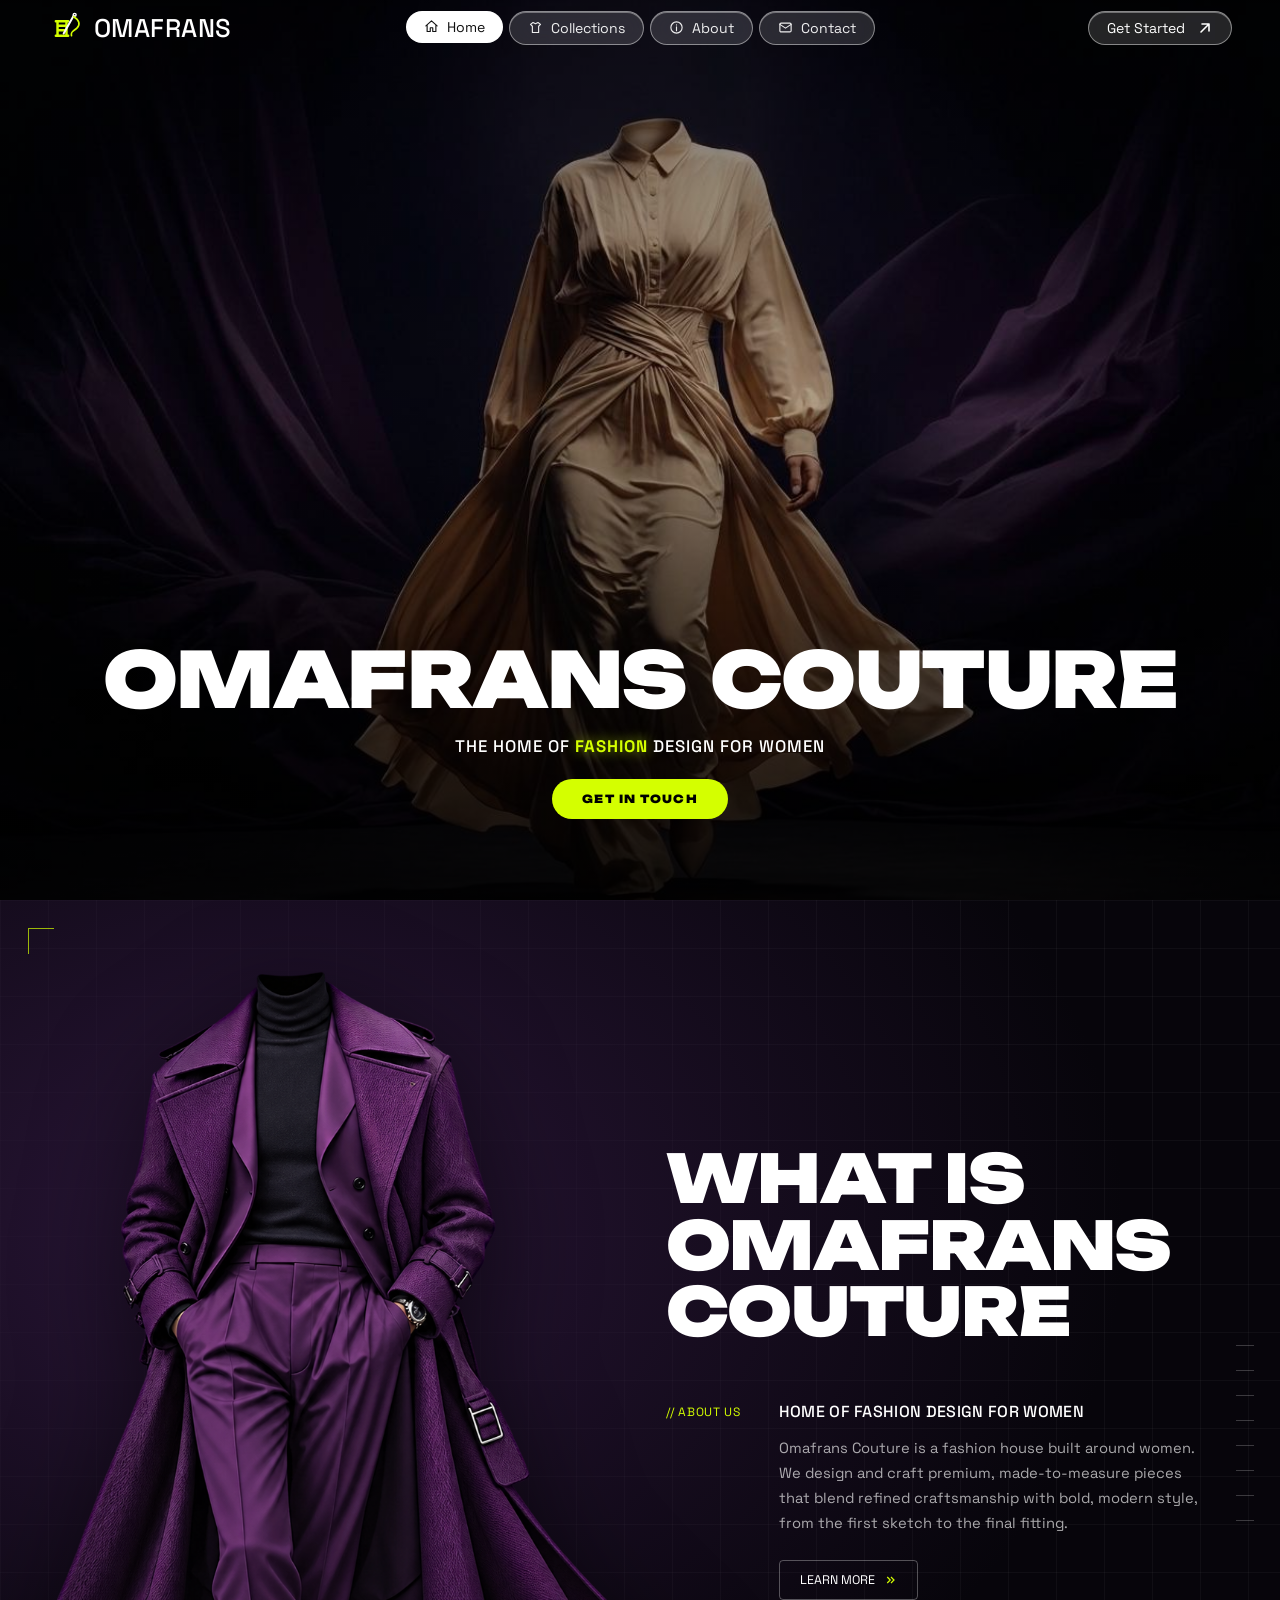
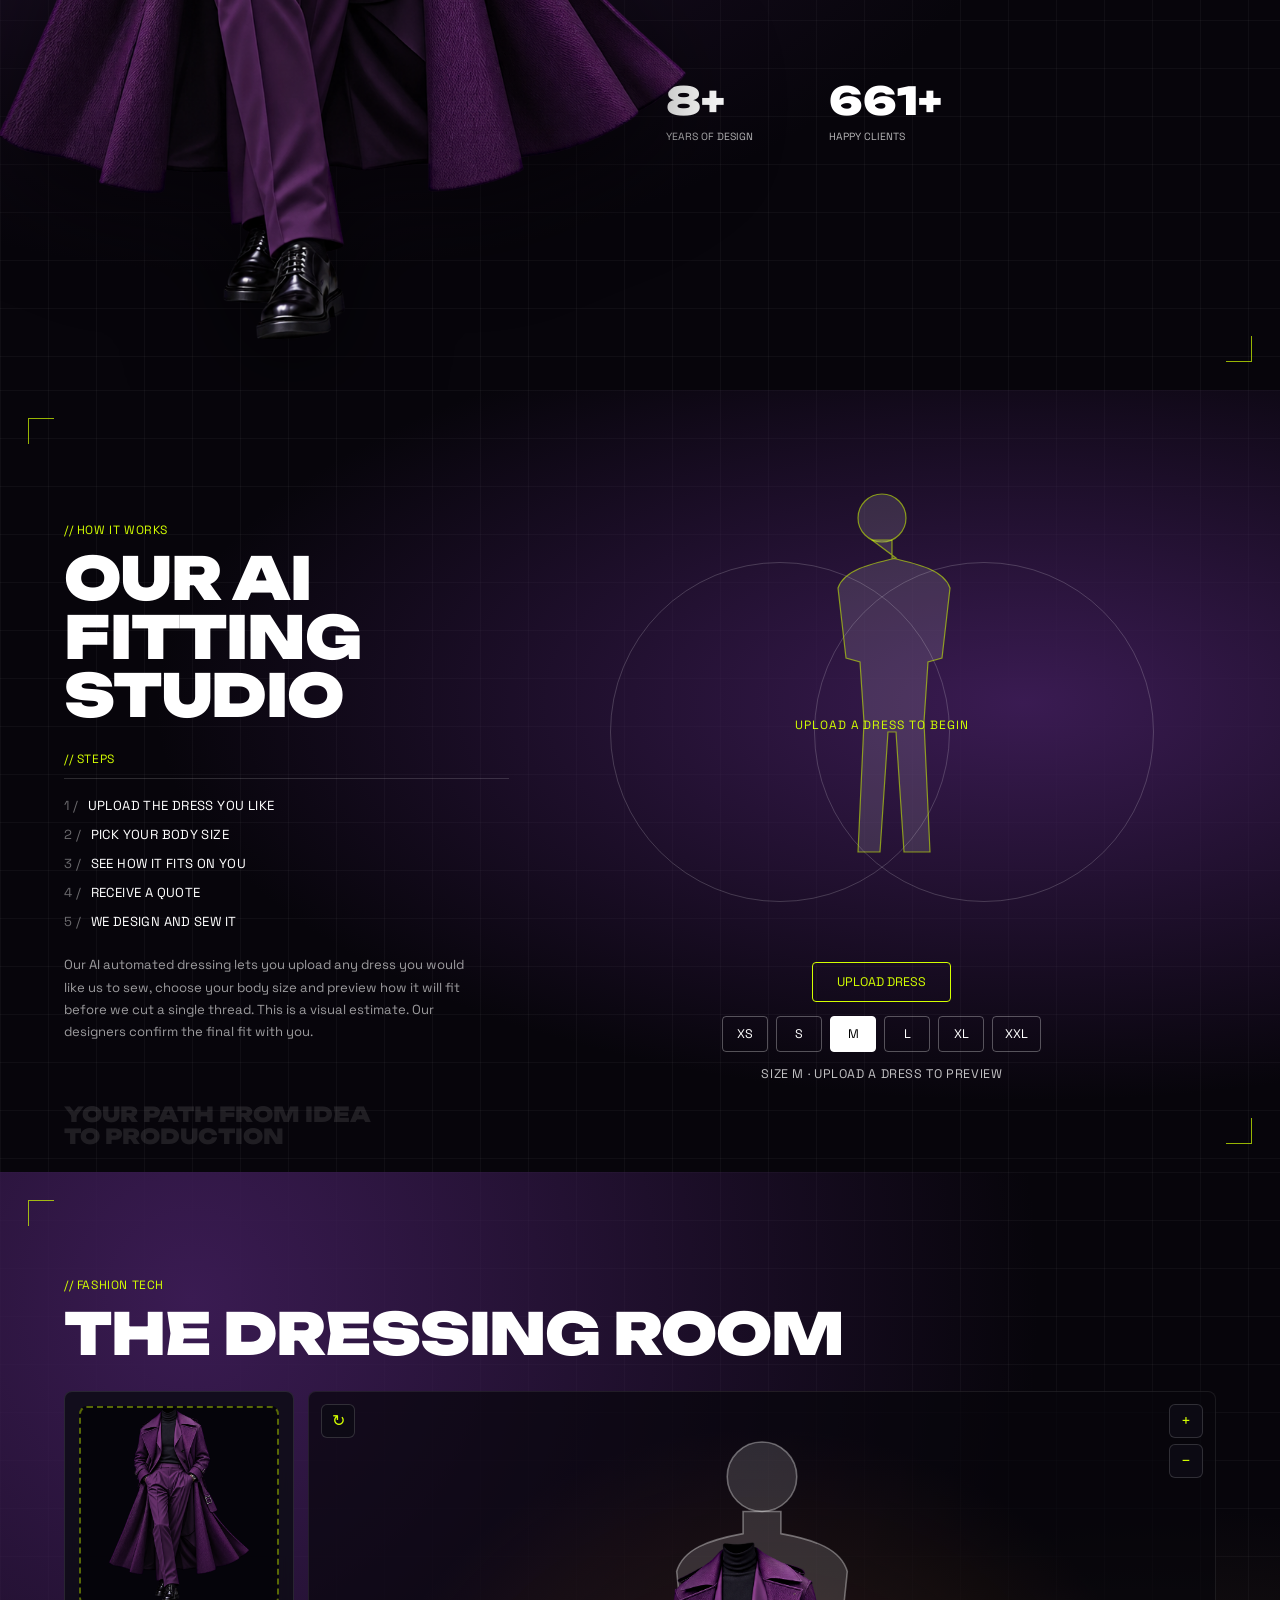
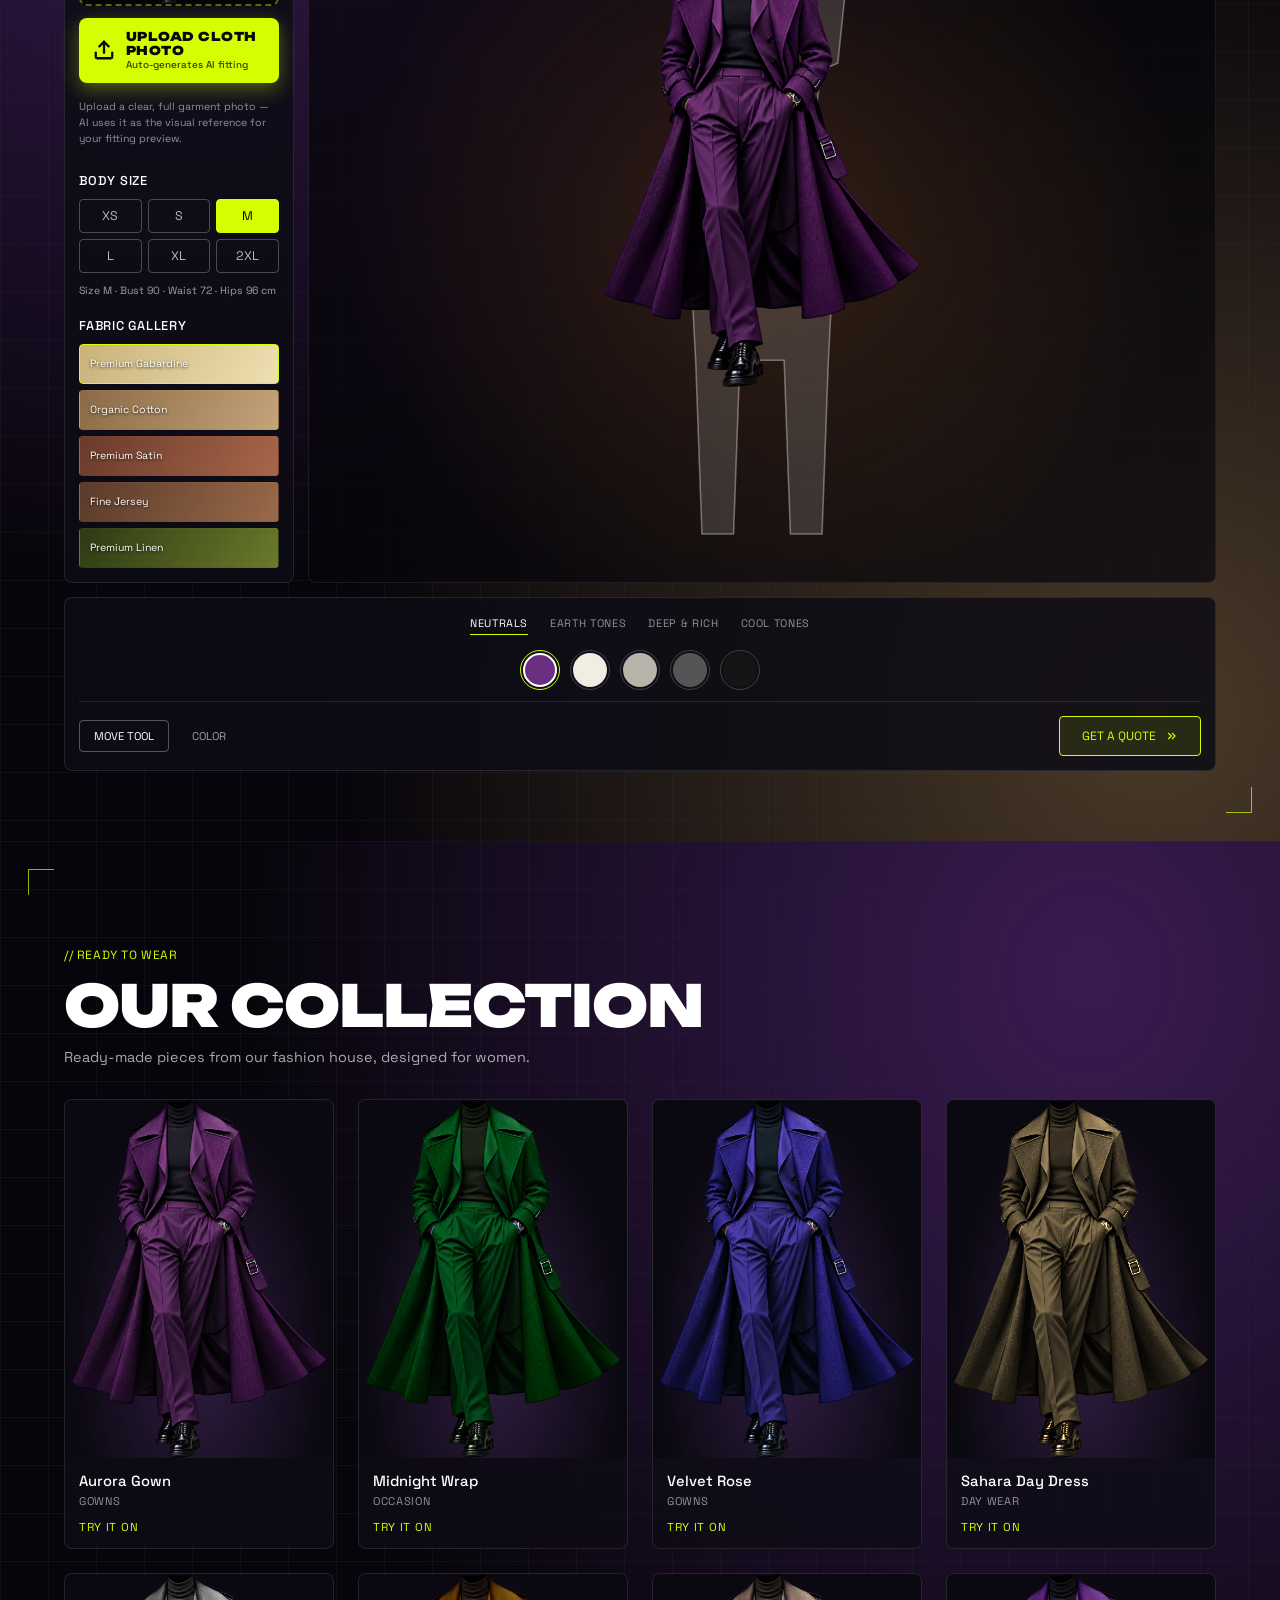
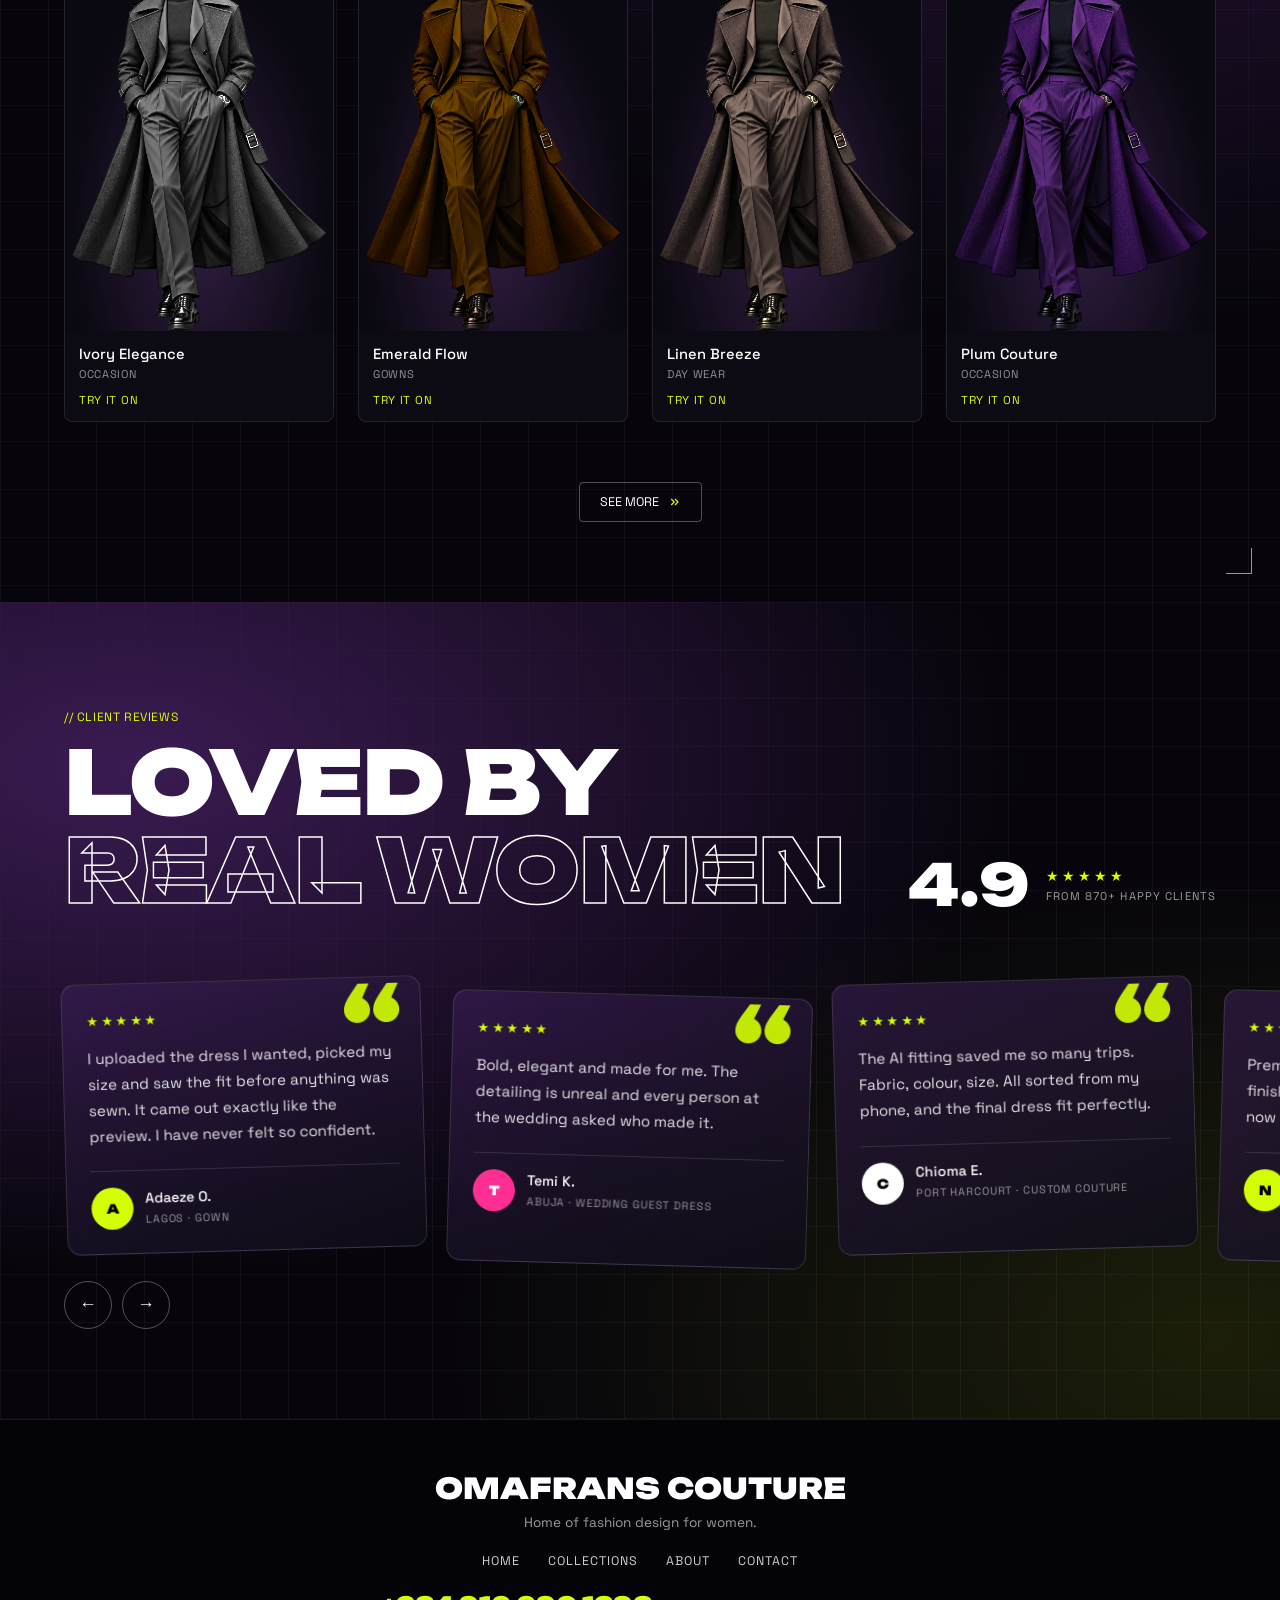
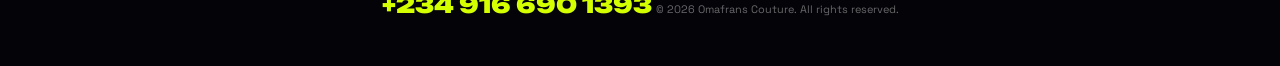
==== commit c6326621: "fjh" ====
--- a/index.html
+++ b/index.html
@@ -153,7 +153,7 @@
               <small>Auto-generates AI fitting</small>
             </span>
           </label>
-          <p class="room-help">Upload any cloth &mdash; AI will automatically generate a model wearing your exact outfit.</p>
+          <p class="room-help">Upload a clear, full garment photo &mdash; AI uses it as the visual reference for your fitting preview.</p>
         </div>
 
         <h3 class="panel-title">Body size</h3>
